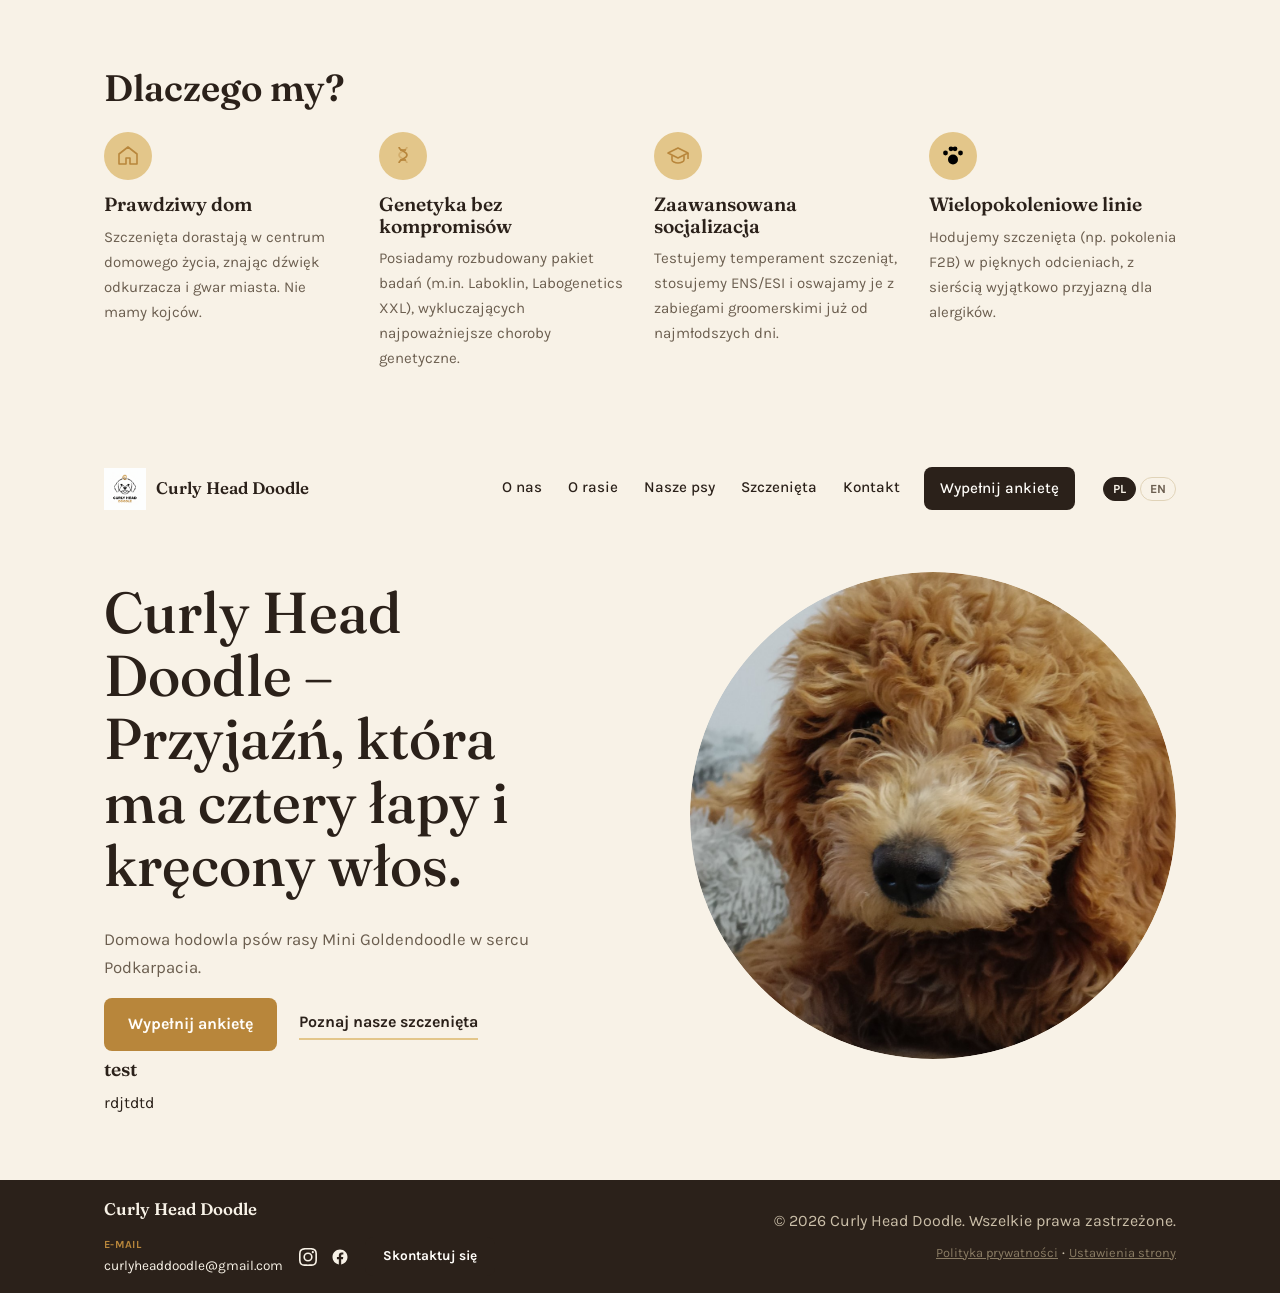
==== index.html @ 31832e43 "Move the "Dlaczego my?" section from O nas to the homepage Relocated above the header on index.html," ====
<!DOCTYPE html>
<!--
  CURLY HEAD DOODLE — WEBSITE SOURCE
  ==========================================
  This is now a multi-page site: index.html (home/hero), o-nas.html,
  o-rasie.html, nasze-psy.html, szczenieta.html, kontakt.html, plus
  privacy.html and admin.html. Each page repeats the same header/footer
  markup (no build step to share it) but pulls all its actual text,
  theme, and data from data/content.json — see below.

  index.html       -> structure only. The Polish text below is a fallback,
                       shown only if data/content.json fails to load.
  data/content.json -> the real source of all text (PL+EN), theme colors/
                       fonts, nav order, and the dogs/litters lists. Edit
                       everything here — by hand, or through admin.html
                       (Settings panel), which writes back to this file.
  style.css        -> base layout. Colors/fonts are overridden at runtime
                       from content.json's theme (see applyTheme in script.js).
  script.js        -> loaded on every page. Loads content.json, renders
                       dogs/litters (on the pages that have them), applies
                       the theme/logo/brand name, nav order, and the PL/EN
                       language switch.
-->
<html lang="pl">
<head>
<meta charset="UTF-8">
<meta name="viewport" content="width=device-width, initial-scale=1.0">
<title data-i18n="page_title">Curly Head Doodle — Hodowla Mini Goldendoodle, Mielec</title>
<meta name="description" data-i18n-content="page_description" content="Ekskluzywna, domowa hodowla psów rasy Mini Goldendoodle w Mielcu. Poznaj Karolinę i Pawła oraz nasze szczenięta.">
<link rel="preconnect" href="https://fonts.googleapis.com">
<link rel="preconnect" href="https://fonts.gstatic.com" crossorigin>
<link href="https://fonts.googleapis.com/css2?family=Fraunces:opsz,wght@9..144,400;9..144,500;9..144,600;9..144,700&family=Karla:wght@400;500;600;700&family=Playfair+Display:wght@400;500;600;700&family=Inter:wght@400;500;600;700&family=Cormorant+Garamond:wght@400;500;600;700&family=Nunito+Sans:wght@400;500;600;700&display=swap" rel="stylesheet">
<link rel="stylesheet" href="style.css">
</head>
<body>

<a class="skip-link" href="#main">Przejdź do treści</a>

<!-- ============ WHY US (moved here from O nas) ============ -->
<section class="section">
  <div class="wrap">
    <h2 class="why-heading" data-i18n="why_heading">Dlaczego my?</h2>
    <ul class="why-grid">
      <li class="why-item">
        <span class="icon-badge"><svg viewBox="0 0 24 24" fill="none" stroke="currentColor" stroke-width="1.6" stroke-linejoin="round"><path d="M12 3 L21 10 V20 H14 V14 H10 V20 H3 V10 Z"/></svg></span>
        <h3 data-i18n="why1_title">Prawdziwy dom</h3>
        <p data-i18n="why1_body">Szczenięta dorastają w centrum domowego życia, znając dźwięk odkurzacza i gwar miasta. Nie mamy kojców.</p>
      </li>
      <li class="why-item">
        <span class="icon-badge"><svg viewBox="0 0 24 24" fill="none" stroke="currentColor" stroke-width="1.6"><path d="M8 3 C8 7 16 7 16 11 C16 15 8 15 8 19"/><path d="M16 3 C16 7 8 7 8 11 C8 15 16 15 16 19" opacity="0.4"/><line x1="9" y1="6" x2="15" y2="6"/><line x1="9" y1="16" x2="15" y2="16"/></svg></span>
        <h3 data-i18n="why2_title">Genetyka bez kompromisów</h3>
        <p data-i18n="why2_body">Posiadamy rozbudowany pakiet badań (m.in. Laboklin, Labogenetics XXL), wykluczających najpoważniejsze choroby genetyczne.</p>
      </li>
      <li class="why-item">
        <span class="icon-badge"><svg viewBox="0 0 24 24" fill="none" stroke="currentColor" stroke-width="1.6" stroke-linejoin="round"><path d="M12 4 L22 9 L12 14 L2 9 Z"/><path d="M6 11.5 V16 C6 17.5 9 19 12 19 C15 19 18 17.5 18 16 V11.5"/><line x1="22" y1="9" x2="22" y2="15"/></svg></span>
        <h3 data-i18n="why3_title">Zaawansowana socjalizacja</h3>
        <p data-i18n="why3_body">Testujemy temperament szczeniąt, stosujemy ENS/ESI i oswajamy je z zabiegami groomerskimi już od najmłodszych dni.</p>
      </li>
      <li class="why-item">
        <span class="icon-badge"><svg viewBox="0 0 24 24"><use href="#icon-paw"/></svg></span>
        <h3 data-i18n="why4_title">Wielopokoleniowe linie</h3>
        <p data-i18n="why4_body">Hodujemy szczenięta (np. pokolenia F2B) w pięknych odcieniach, z sierścią wyjątkowo przyjazną dla alergików.</p>
      </li>
    </ul>
  </div>
</section>

<!-- ============ HEADER / NAV ============ -->
<header class="site-header" id="siteHeader">
  <div class="wrap header-row">
    <a class="wordmark" href="index.html">
      <span class="brand-mark-slot" data-logo-slot="logo" aria-hidden="true">
        <svg class="brand-mark" viewBox="0 0 64 64">
          <circle cx="32" cy="32" r="30" fill="none" stroke="var(--color-gold)" stroke-width="1.4" stroke-dasharray="2 3"/>
          <path d="M32 14 C34 10 40 10 40 15 C40 18 36 19 35 22" fill="none" stroke="var(--color-gold)" stroke-width="1.8" stroke-linecap="round"/>
          <path d="M20 30 C18 24 22 19 27 20 C24 23 25 27 28 28" fill="none" stroke="var(--color-ink)" stroke-width="1.6" stroke-linecap="round"/>
          <path d="M44 30 C46 24 42 19 37 20 C40 23 39 27 36 28" fill="none" stroke="var(--color-ink)" stroke-width="1.6" stroke-linecap="round"/>
          <circle cx="32" cy="35" r="12" fill="none" stroke="var(--color-ink)" stroke-width="1.8"/>
          <path d="M25 32 C26 30 28 30 28 32 C28 34 26 34 25 32Z" fill="var(--color-ink)"/>
          <path d="M39 32 C38 30 36 30 36 32 C36 34 38 34 39 32Z" fill="var(--color-ink)"/>
          <ellipse cx="32" cy="39" rx="2.4" ry="1.8" fill="var(--color-ink)"/>
        </svg>
      </span>
      <span class="wordmark-text" id="brandName">Curly Head Doodle</span>
    </a>

    <button class="nav-toggle" id="navToggle" aria-expanded="false" aria-controls="primaryNav">
      <span></span><span></span><span></span>
      <span class="sr-only">Menu</span>
    </button>

    <!-- Link order follows content.json's navOrder (editable in admin.html); data-section keys the reordering. -->
    <nav class="primary-nav" id="primaryNav">
      <a href="o-nas.html" data-i18n="nav_about" data-section="about">O nas</a>
      <a href="o-rasie.html" data-i18n="nav_breed" data-section="breed">O rasie</a>
      <a href="nasze-psy.html" data-i18n="nav_dogs" data-section="dogs">Nasze psy</a>
      <a href="szczenieta.html" data-i18n="nav_puppies" data-section="litters">Szczenięta</a>
      <a href="kontakt.html" class="nav-cta" data-i18n="nav_cta">Wypełnij ankietę</a>
      <div class="lang-switch" role="group" aria-label="Language / Język">
        <button type="button" class="lang-btn" data-lang="pl">PL</button>
        <button type="button" class="lang-btn" data-lang="en">EN</button>
      </div>
    </nav>
  </div>
</header>

<main id="main">

  <!-- ============ HERO ============ -->
  <section class="hero">
    <div class="wrap hero-row">
      <div class="hero-copy">
        <h1 data-i18n="hero_headline">Miłość, która ma cztery łapy i kręcony włos.</h1>
        <p class="hero-lede" data-i18n="hero_subhead">Ekskluzywna, domowa hodowla psów rasy Mini Goldendoodle w Mielcu.</p>
        <div class="hero-actions">
          <a class="btn btn-primary" href="kontakt.html" data-i18n="hero_cta_primary">Wypełnij ankietę</a>
          <a class="btn-link" href="szczenieta.html" data-i18n="hero_cta_secondary">Poznaj nasze szczenięta</a>
        </div>
      </div>

      <!--
        Medallion illustration shown until a real photo is uploaded via
        admin.html (Settings panel). Once images/hero.jpg exists, script.js
        swaps it in automatically — no manual edit needed here.
      -->
      <div class="hero-art" data-photo-slot="hero" aria-hidden="true">
        <svg viewBox="0 0 460 460" class="hero-svg">
          <circle cx="230" cy="230" r="210" fill="var(--color-bg-alt)"/>
          <circle cx="230" cy="230" r="180" fill="none" stroke="var(--color-gold-soft)" stroke-width="2" stroke-dasharray="1 9"/>
          <g stroke="var(--color-gold)" stroke-width="2.4" fill="none" stroke-linecap="round">
            <path d="M140 150 C120 130 130 100 160 105 C145 118 150 138 168 142"/>
            <path d="M320 150 C340 130 330 100 300 105 C315 118 310 138 292 142"/>
            <path d="M120 230 C95 220 90 190 115 180 C108 200 120 215 140 218"/>
            <path d="M340 230 C365 220 370 190 345 180 C352 200 340 215 320 218"/>
            <path d="M155 320 C135 335 105 328 105 300 C122 312 142 308 150 292"/>
            <path d="M305 320 C325 335 355 328 355 300 C338 312 318 308 310 292"/>
          </g>
          <circle cx="230" cy="235" r="95" fill="var(--color-paper)" stroke="var(--color-ink)" stroke-width="2.2"/>
          <path d="M160 200 C165 175 190 165 200 185 C185 190 182 202 192 210" fill="none" stroke="var(--color-ink)" stroke-width="2" stroke-linecap="round"/>
          <path d="M300 200 C295 175 270 165 260 185 C275 190 278 202 268 210" fill="none" stroke="var(--color-ink)" stroke-width="2" stroke-linecap="round"/>
          <circle cx="200" cy="228" r="6" fill="var(--color-ink)"/>
          <circle cx="260" cy="228" r="6" fill="var(--color-ink)"/>
          <path d="M222 252 C226 258 234 258 238 252 C234 262 226 262 222 252Z" fill="var(--color-ink)"/>
          <path d="M230 258 C228 268 218 274 210 272" fill="none" stroke="var(--color-ink)" stroke-width="1.8" stroke-linecap="round"/>
        </svg>
      </div>
    </div>
    <!-- Optional extra paragraphs below the hero — add/remove in admin.html
         (Sekcja główna (Hero)) the same way as O nas/O rasie body text. -->
    <div class="wrap" id="heroBody"></div>
  </section>

</main>

<!-- ============ FOOTER ============ -->
<footer class="site-footer">
  <div class="wrap footer-row">
    <div class="footer-contact">
      <p class="wordmark small" id="brandNameFooter">Curly Head Doodle</p>
      <div class="footer-contact-row">
        <dl class="contact-info">
          <div><dt data-i18n="contact_email_label">E-mail</dt><dd class="js-contact-email">kontakt@curlyheaddoodle.pl</dd></div>
        </dl>
        <div class="social-icons footer-social">
          <a class="js-contact-social" href="https://www.instagram.com/" target="_blank" rel="noopener noreferrer" aria-label="Instagram">
            <svg viewBox="0 0 24 24" aria-hidden="true"><use href="#icon-instagram"/></svg>
          </a>
          <a class="js-contact-facebook" href="https://www.facebook.com/" target="_blank" rel="noopener noreferrer" aria-label="Facebook">
            <svg viewBox="0 0 24 24" aria-hidden="true"><use href="#icon-facebook"/></svg>
          </a>
        </div>
        <a class="btn contact-form-btn js-contact-form-btn" href="https://docs.google.com/forms/d/e/1FAIpQLSdA5B4u62-V5OMnPk-UbO-xaf03BnpaTi4w9R4OcOFtaiMx8g/viewform" target="_blank" rel="noopener noreferrer">Skontaktuj się</a>
      </div>
    </div>
    <div class="footer-photos" id="footerPhotos"></div>
    <div class="footer-right">
      <p class="muted" data-i18n="footer_disclaimer">Nie prowadzimy sprzedaży za pośrednictwem portali ogłoszeniowych typu OLX.</p>
      <p class="muted" data-i18n="footer_copyright">&copy; 2026 Curly Head Doodle. Wszelkie prawa zastrzeżone.</p>
      <p class="muted footer-links"><a class="admin-link" href="privacy.html">Polityka prywatności</a> · <a class="admin-link" href="admin.html">Ustawienia strony</a></p>
    </div>
  </div>
</footer>

<!-- Instagram/Facebook logo marks used by the footer's social links. -->
<svg width="0" height="0" style="position:absolute">
  <defs>
    <symbol id="icon-instagram" viewBox="0 0 24 24">
      <path d="M12 2.163c3.204 0 3.584.012 4.85.07 3.252.148 4.771 1.691 4.919 4.919.058 1.265.069 1.645.069 4.849 0 3.205-.012 3.584-.069 4.849-.149 3.225-1.664 4.771-4.919 4.919-1.266.058-1.644.07-4.85.07-3.204 0-3.584-.012-4.849-.07-3.26-.149-4.771-1.699-4.919-4.92-.058-1.265-.07-1.644-.07-4.849 0-3.204.013-3.583.07-4.849.149-3.227 1.664-4.771 4.919-4.919 1.266-.057 1.645-.069 4.849-.069zM12 0C8.741 0 8.333.014 7.053.072 2.695.272.273 2.69.073 7.052.014 8.333 0 8.741 0 12c0 3.259.014 3.668.072 4.948.2 4.358 2.618 6.78 6.98 6.98C8.333 23.986 8.741 24 12 24c3.259 0 3.668-.014 4.948-.072 4.354-.2 6.782-2.618 6.979-6.98.059-1.28.073-1.689.073-4.948 0-3.259-.014-3.667-.072-4.947-.196-4.354-2.617-6.78-6.979-6.98C15.668.014 15.259 0 12 0zm0 5.838a6.162 6.162 0 100 12.324 6.162 6.162 0 000-12.324zM12 16a4 4 0 110-8 4 4 0 010 8zm6.406-11.845a1.44 1.44 0 100 2.881 1.44 1.44 0 000-2.881z"/>
    </symbol>
    <symbol id="icon-facebook" viewBox="0 0 24 24">
      <path d="M22 12c0-5.523-4.477-10-10-10S2 6.477 2 12c0 4.991 3.657 9.128 8.438 9.878v-6.987h-2.54V12h2.54V9.797c0-2.506 1.492-3.89 3.777-3.89 1.094 0 2.238.195 2.238.195v2.46h-1.26c-1.243 0-1.63.771-1.63 1.562V12h2.773l-.443 2.89h-2.33v6.988C18.343 21.128 22 16.991 22 12z"/>
    </symbol>
    <symbol id="icon-paw" viewBox="0 0 24 24">
      <circle cx="12" cy="15.5" r="5"/>
      <circle cx="4.5" cy="9" r="2.4"/>
      <circle cx="10" cy="4.8" r="2.4"/>
      <circle cx="14" cy="4.8" r="2.4"/>
      <circle cx="19.5" cy="9" r="2.4"/>
    </symbol>
  </defs>
</svg>

<script src="script.js"></script>
</body>
</html>
---- style.css ----
/* =============================================================
   CURLY HEAD DOODLE — STYLESHEET
   =============================================================
   1. TOKENS   - palette, fonts. Change these first to restyle everything.
   2. RESET
   3. TYPE
   4. HEADER / NAV + language switch
   5. HERO
   6. SECTIONS - o nas, o rasie, nasze psy, szczenięta, kontakt
   7. FOOTER
   8. RESPONSIVE
   ============================================================= */

/* ---------- 1. TOKENS ---------- */
:root {
  --color-bg: #F8F2E7;          /* warm ivory page background */
  --color-bg-alt: #F0E6D2;      /* alternate section background */
  --color-paper: #FFFDF9;       /* cards, form, photo frames */
  --color-ink: #2B211A;         /* espresso brown — main text + dark anchor (header CTA, footer) */
  --color-ink-soft: #6B5E4F;    /* muted brown-grey — secondary text */
  --color-gold: #B8863B;        /* antique gold — accent, icons, links */
  --color-gold-soft: #E3C68A;   /* light gold — badges, dashed rings */
  --color-line: #E0D3B8;        /* hairline dividers */

  --font-display: "Fraunces", serif;
  --font-body: "Karla", sans-serif;

  --max: 1120px;
  --radius: 8px;
}

/* ---------- 2. RESET ---------- */
* { box-sizing: border-box; }
html { scroll-behavior: smooth; }
@media (prefers-reduced-motion: reduce) {
  html { scroll-behavior: auto; }
  * { animation-duration: 0.001ms !important; transition-duration: 0.001ms !important; }
}
body {
  margin: 0;
  background: var(--color-bg);
  color: var(--color-ink);
  font-family: var(--font-body);
  font-size: 1rem;
  line-height: 1.65;
  -webkit-font-smoothing: antialiased;
}
img, svg { max-width: 100%; display: block; }
a { color: inherit; }
.wrap { max-width: var(--max); margin: 0 auto; padding: 0 24px; }

.skip-link {
  position: absolute; left: -9999px;
  background: var(--color-ink); color: var(--color-paper);
  padding: 10px 16px; z-index: 100;
}
.skip-link:focus { left: 24px; top: 12px; }
.sr-only {
  position: absolute; width: 1px; height: 1px; overflow: hidden;
  clip: rect(0 0 0 0); white-space: nowrap;
}
:focus-visible { outline: 3px solid var(--color-gold); outline-offset: 2px; }

/* ---------- 3. TYPE ---------- */
h1, h2, h3, h4 {
  font-family: var(--font-display);
  color: var(--color-ink);
  line-height: 1.1;
  margin: 0 0 0.5em;
  font-weight: 600;
}
h1 { font-size: clamp(2.3rem, 5vw, 3.6rem); font-weight: 500; }
h2 { font-size: clamp(1.7rem, 3vw, 2.3rem); }
h3 { font-size: 1.2rem; }
h4 { font-size: 1.1rem; font-weight: 600; }
p { margin: 0 0 1em; max-width: 62ch; }
.section-lede { color: var(--color-ink-soft); max-width: 56ch; }
.rendered-list { margin: 0 0 1em; padding-left: 1.3em; max-width: 62ch; }
.rendered-list li { margin-bottom: 0.4em; }

/* -- Content blocks (O nas / O rasie paragraphs) -- */
.content-block { margin-bottom: 1.5em; }
.content-block.has-card {
  border: 1px solid var(--color-line);
  border-radius: var(--radius);
  padding: 28px;
  background: var(--color-paper);
}
.content-block.has-photo { display: flex; gap: 20px; align-items: flex-start; }
.content-block.has-photo.photo-right { flex-direction: row-reverse; }
.content-block.has-photo.photo-top { flex-direction: column; }
.content-block.has-photo.photo-bottom { flex-direction: column-reverse; }
.content-block-photo {
  flex: 0 0 120px; width: 120px; aspect-ratio: 4/3; border-radius: var(--radius); overflow: hidden;
  background: var(--color-bg-alt); border: 2px dashed var(--color-gold-soft);
  display: flex; align-items: center; justify-content: center;
}
.content-block-photo.has-photo { border-style: solid; }
.content-block-photo img { width: 100%; height: 100%; object-fit: cover; display: block; }
.content-block-photo svg { width: 26px; height: 26px; fill: var(--color-gold-soft); }
.content-block.has-photo.photo-top .content-block-photo,
.content-block.has-photo.photo-bottom .content-block-photo { flex: none; width: 100%; max-width: 100%; aspect-ratio: 16/7; }
.content-block-text { flex: 1 1 auto; min-width: 0; }

.content-block-collage {
  flex: 0 0 200px; width: 200px;
  display: grid; grid-template-columns: repeat(2, 1fr); grid-auto-rows: 70px; gap: 6px;
}
.content-block.has-photo.photo-top .content-block-collage,
.content-block.has-photo.photo-bottom .content-block-collage {
  flex: none; width: 100%; grid-template-columns: repeat(3, 1fr); grid-auto-rows: 90px;
}
.collage-photo:first-child { grid-row: span 2; }
.collage-photo {
  border-radius: 6px; overflow: hidden;
  background: var(--color-bg-alt); border: 2px dashed var(--color-gold-soft);
  display: flex; align-items: center; justify-content: center;
}
.collage-photo.has-photo { border: none; }
.collage-photo img { width: 100%; height: 100%; object-fit: cover; display: block; }
.collage-photo svg { width: 18px; height: 18px; fill: var(--color-gold-soft); }
.content-block-text p, .content-block-text .rendered-list { max-width: none; }
.kicker {
  font-family: var(--font-body);
  font-size: 0.95rem;
  color: var(--color-gold);
  font-weight: 700;
  letter-spacing: 0.01em;
  margin-bottom: 0.75em;
}
.muted { color: var(--color-ink-soft); }

/* ---------- 4. HEADER / NAV ---------- */
.site-header {
  position: sticky; top: 0; z-index: 50;
  background: transparent;
  transition: background-color 0.25s ease, box-shadow 0.25s ease;
}
.site-header.scrolled { background: var(--color-paper); box-shadow: 0 1px 0 var(--color-line); }
.header-row {
  display: flex; align-items: center; justify-content: space-between;
  padding-top: 14px; padding-bottom: 14px;
}

.wordmark {
  display: inline-flex; align-items: center; gap: 10px;
  text-decoration: none; color: var(--color-ink);
}
.brand-mark { width: 42px; height: 42px; flex-shrink: 0; }
.brand-mark-slot { display: inline-flex; width: 42px; height: 42px; flex-shrink: 0; }
.brand-mark-slot.has-logo img { width: 42px; height: 42px; object-fit: contain; display: block; }
.wordmark-text {
  font-family: var(--font-display);
  font-size: 1.05rem; font-weight: 600; line-height: 1.15;
}
.wordmark.small { font-size: 1.05rem; margin-bottom: 0.25em; font-family: var(--font-display); font-weight: 600; }

.primary-nav { display: flex; align-items: center; gap: 22px; }
.primary-nav a {
  text-decoration: none; font-weight: 500; color: var(--color-ink);
  font-size: 0.95rem; padding: 6px 2px; border-bottom: 2px solid transparent;
}
.primary-nav a:hover, .primary-nav a[aria-current="page"] { border-bottom-color: var(--color-gold); }
.nav-cta {
  background: var(--color-ink); color: var(--color-paper) !important;
  padding: 9px 16px !important; border-radius: var(--radius); border-bottom: none !important;
}
.nav-cta:hover { background: #3C2E22; }

.lang-switch { display: flex; gap: 4px; margin-left: 6px; }
.lang-btn {
  font-family: var(--font-body); font-size: 0.78rem; font-weight: 700;
  padding: 4px 9px; border-radius: 999px; border: 1px solid var(--color-line);
  background: transparent; color: var(--color-ink-soft); cursor: pointer;
}
.lang-btn.active { background: var(--color-ink); color: var(--color-bg); border-color: var(--color-ink); }

.nav-toggle {
  display: none; flex-direction: column; gap: 5px;
  background: none; border: none; cursor: pointer; padding: 8px;
}
.nav-toggle span { width: 24px; height: 2px; background: var(--color-ink); }

/* ---------- 5. HERO ---------- */
.hero { padding: 48px 0 40px; }
.hero-row { display: grid; grid-template-columns: 1.05fr 0.95fr; gap: 48px; align-items: center; }
.hero-copy { max-width: 46ch; }
.hero-lede { color: var(--color-ink-soft); font-size: 1.05rem; }
.hero-actions { display: flex; align-items: center; gap: 22px; margin-top: 8px; flex-wrap: wrap; }

.btn {
  display: inline-block; text-decoration: none; font-weight: 700;
  padding: 13px 24px; border-radius: var(--radius); border: none;
  cursor: pointer; font-size: 1rem; font-family: var(--font-body);
}
.btn-primary { background: var(--color-gold); color: var(--color-paper); }
.btn-primary:hover { background: #A3752E; }
.btn-link {
  text-decoration: none; font-weight: 700; color: var(--color-ink);
  border-bottom: 2px solid var(--color-gold-soft); padding-bottom: 2px;
}
.btn-link:hover { border-bottom-color: var(--color-gold); }
.hero-svg { width: 100%; height: auto; }
.hero-art.has-photo { aspect-ratio: 1/1; border-radius: 50%; overflow: hidden; }
.hero-art.has-photo img { width: 100%; height: 100%; object-fit: cover; border-radius: 50%; }

/* ---------- 6. SECTIONS ---------- */
.section { padding: 68px 0; }
.section.alt { background: var(--color-bg-alt); }

/* -- O nas -- */
.about-grid { display: grid; grid-template-columns: 1.3fr 1fr; gap: 48px; align-items: center; margin-bottom: 56px; }
.about-actions { display: flex; align-items: center; gap: 22px; margin-top: 12px; flex-wrap: wrap; }
.photo-frame {
  aspect-ratio: 4/3; border-radius: var(--radius);
  border: 2px dashed var(--color-gold-soft);
  background: var(--color-paper);
  display: flex; align-items: center; justify-content: center;
}
.photo-frame-icon { width: 44px; height: 44px; fill: var(--color-gold-soft); }
.photo-frame.has-photo { border-style: solid; padding: 0; overflow: hidden; }
.photo-frame img { width: 100%; height: 100%; object-fit: cover; border-radius: inherit; }

.why-heading { text-align: left; margin-bottom: 24px; }
.why-grid {
  list-style: none; margin: 0; padding: 0;
  display: grid; grid-template-columns: repeat(4, 1fr); gap: 28px;
}
.why-item h4 { margin-bottom: 0.35em; }
.why-item p { color: var(--color-ink-soft); font-size: 0.94rem; max-width: none; }
.icon-badge {
  display: inline-flex; align-items: center; justify-content: center;
  width: 48px; height: 48px; border-radius: 50%;
  background: var(--color-gold-soft); color: var(--color-gold);
  margin-bottom: 14px;
}
.icon-badge svg { width: 24px; height: 24px; }

/* -- O rasie -- */
.breed-grid { display: grid; grid-template-columns: 1.2fr 1fr; gap: 48px; align-items: start; }
.fact-list { display: grid; grid-template-columns: 1fr 1fr; gap: 20px; margin: 0; }
.fact-list dt { font-size: 0.82rem; font-weight: 700; color: var(--color-gold); text-transform: uppercase; letter-spacing: 0.03em; }
.fact-list dd { margin: 4px 0 0; font-family: var(--font-display); font-size: 1.05rem; }
.extra-facts { display: flex; flex-direction: column; gap: 6px; margin-top: 10px; }
.extra-facts dt { font-size: 0.72rem; font-weight: 700; color: var(--color-gold); text-transform: uppercase; letter-spacing: 0.03em; }
.extra-facts dd { margin: 1px 0 0; }

/* -- Nasze psy -- */
.dogs-grid { display: grid; grid-template-columns: 1fr 1fr; gap: 32px; margin-top: 28px; }
.dog-card { }
.dog-photo {
  aspect-ratio: 1/1; max-width: 160px; border-radius: 50%;
  background: var(--color-paper); border: 2px dashed var(--color-gold-soft);
  display: flex; align-items: center; justify-content: center;
  margin-bottom: 16px;
}
.dog-photo svg { width: 34px; height: 34px; fill: var(--color-gold-soft); }
.dog-photo.has-photo { border-style: solid; overflow: hidden; }
.dog-photo img { width: 100%; height: 100%; object-fit: cover; border-radius: 50%; }
.dog-role { color: var(--color-gold); font-weight: 700; font-size: 0.9rem; margin: -0.6em 0 0.6em; }

/* -- Szczenięta -- */
.litter-list { list-style: none; margin: 28px 0 0; padding: 0; display: flex; flex-direction: column; }
.litter { display: flex; align-items: center; gap: 24px; padding: 22px 0; border-top: 1px solid var(--color-line); flex-wrap: wrap; }
.litter:last-child { border-bottom: 1px solid var(--color-line); }
.litter-body { flex: 1; min-width: 240px; }
.litter-body h3 { margin-bottom: 0.2em; }
.litter-body p { margin: 0; color: var(--color-ink-soft); font-size: 0.95rem; }
.status { font-size: 0.8rem; font-weight: 700; padding: 6px 12px; border-radius: 999px; white-space: nowrap; }
.status-available { background: var(--color-ink); color: var(--color-paper); }
.status-expecting { background: var(--color-gold-soft); color: var(--color-ink); }
.status-reserved { background: var(--color-line); color: var(--color-ink-soft); }

.replace-note { margin-top: 22px; font-size: 0.85rem; color: var(--color-ink-soft); font-style: italic; }

/* -- Kontakt -- */
.contact-grid { display: grid; grid-template-columns: 0.85fr 1.15fr; gap: 56px; align-items: start; }
.contact-info { margin: 0; display: grid; gap: 16px; }
.contact-info dt { font-size: 0.82rem; font-weight: 700; color: var(--color-gold); text-transform: uppercase; letter-spacing: 0.03em; }
.contact-info dd { margin: 2px 0 0; }
.contact-info dd a { text-decoration: none; border-bottom: 1px solid var(--color-gold-soft); }
.contact-info dd a:hover { border-bottom-color: var(--color-gold); }
.social-icons { display: flex; gap: 14px; }
.social-icons a { border-bottom: none; color: var(--color-ink); display: inline-flex; }
.social-icons a:hover { color: #3C2E22; }
.social-icons svg { width: 26px; height: 26px; fill: currentColor; }

.waitlist-form {
  display: grid; grid-template-columns: 1fr 1fr; gap: 18px;
  background: var(--color-paper); padding: 32px; border-radius: var(--radius);
  border: 1px solid var(--color-line); max-width: 720px;
}
.field { display: flex; flex-direction: column; gap: 6px; min-width: 0; }
.field-wide { grid-column: 1 / -1; }
.field label { font-size: 0.9rem; font-weight: 700; }
.field input, .field select, .field textarea {
  width: 100%; min-width: 0; box-sizing: border-box;
  font-family: var(--font-body); font-size: 1rem; padding: 10px 12px;
  border-radius: 6px; border: 1px solid var(--color-line);
  background: var(--color-bg); color: var(--color-ink);
}
.field input:focus, .field select:focus, .field textarea:focus { border-color: var(--color-gold); }
.waitlist-form .btn { grid-column: 1 / -1; justify-self: start; margin-top: 4px; }
.form-fineprint { grid-column: 1 / -1; font-size: 0.85rem; color: var(--color-ink-soft); margin: 4px 0 0; }

/* Formspree's AJAX library fills these with text on submit; empty (no
   message yet) collapses to nothing via :empty rather than an odd blank box. */
.form-message { grid-column: 1 / -1; padding: 12px 16px; border-radius: 6px; font-size: 0.9rem; }
.form-message:empty { display: none; padding: 0; }
.form-message-success { background: #E3F0E5; color: #2A5B34; }
.form-message-error { background: #FBE7E7; color: #8A2E2E; }

/* A <fieldset> famously won't shrink below its content's width in a grid
   or flex layout (the same "auto min-size" issue min-width:0 already
   fixes on .field/inputs) — without min-width:0 here this form section
   would blow out the page exactly like the litter <select> once did. */
.form-section {
  grid-column: 1 / -1; min-width: 0;
  display: grid; grid-template-columns: 1fr 1fr; gap: 18px;
  border: none; margin: 0; padding: 0;
}
.form-section legend {
  display: block; grid-column: 1 / -1; width: 100%; box-sizing: border-box;
  font-family: var(--font-display); font-size: 1.15rem; font-weight: 600; color: var(--color-ink);
  padding: 0 0 8px; margin: 12px 0 4px; border-bottom: 1px solid var(--color-line);
}
.form-section:first-of-type legend { margin-top: 0; }

/* ---------- 7. FOOTER ---------- */
.site-footer { background: var(--color-ink); color: var(--color-bg); padding: 16px 0; }
.site-footer .wordmark.small { color: var(--color-bg); }
.footer-row { display: flex; justify-content: space-between; align-items: center; flex-wrap: wrap; gap: 24px; }
.footer-photos { display: flex; gap: 8px; }
.footer-photos img { object-fit: cover; border-radius: 6px; display: block; }
.footer-right { text-align: right; }
.site-footer .muted { color: #CBBFA9; margin: 0 0 4px; }
/* Footer contact block is a compact summary, not a full section — shrink
   text, icons and the button well below their normal page-content size. */
.footer-contact { font-size: 0.85rem; }
.footer-contact-row { display: flex; align-items: center; flex-wrap: wrap; gap: 16px; margin: 8px 0 0; }
.footer-contact .contact-info { display: flex; gap: 16px; margin: 0; }
.footer-contact .contact-info dt { margin: 0; font-size: 0.68rem; }
.footer-contact .contact-info dd { margin: 1px 0 0; font-size: 0.85rem; }
.footer-contact .social-icons { margin: 0; }
.footer-contact .social-icons svg { width: 18px; height: 18px; }
.site-footer .social-icons a { color: var(--color-bg); }
.site-footer .social-icons a:hover { color: var(--color-gold); }
.footer-contact .contact-form-btn { padding: 8px 18px; font-size: 0.85rem; }
.footer-contact .contact-form-btn.size-small { padding: 6px 14px; font-size: 0.78rem; }
.footer-contact .contact-form-btn.size-large { padding: 12px 26px; font-size: 0.95rem; }
.contact-form-btn { color: var(--color-paper); }
.contact-form-btn.size-small { padding: 8px 18px; font-size: 0.85rem; }
.contact-form-btn.size-large { padding: 16px 34px; font-size: 1.1rem; }
.contact-info-block { margin-top: 32px; display: flex; gap: 56px; align-items: flex-start; }
.contact-social-col { display: flex; flex-direction: column; gap: 14px; }
.contact-info-label { font-size: 0.82rem; font-weight: 700; color: var(--color-gold); text-transform: uppercase; letter-spacing: 0.03em; margin: 0; }
.admin-link { color: #8A7C64; font-size: 0.8rem; text-decoration: underline; }
.admin-link:hover { color: var(--color-bg); }

/* One-time hero entrance */
.hero-copy, .hero-art { animation: rise 0.7s ease both; }
.hero-art { animation-delay: 0.12s; }
@keyframes rise { from { opacity: 0; transform: translateY(14px); } to { opacity: 1; transform: translateY(0); } }

/* ---------- 8. RESPONSIVE ---------- */
@media (max-width: 860px) {
  .primary-nav {
    display: none; position: absolute; top: 100%; left: 0; right: 0;
    background: var(--color-paper); flex-direction: column; align-items: flex-start;
    padding: 16px 24px 24px; border-bottom: 1px solid var(--color-line); gap: 16px;
  }
  .primary-nav.open { display: flex; }
  .nav-toggle { display: flex; }
  .nav-cta { align-self: flex-start; }
  .lang-switch { margin-left: 0; margin-top: 4px; }

  .hero-row { grid-template-columns: 1fr; }
  .hero-art { order: -1; max-width: 300px; margin: 0 auto; }

  .about-grid, .breed-grid, .contact-grid { grid-template-columns: 1fr; }
  .why-grid { grid-template-columns: 1fr 1fr; }
  .dogs-grid { grid-template-columns: 1fr; }
  .fact-list { grid-template-columns: 1fr 1fr; }
  .waitlist-form, .form-section { grid-template-columns: 1fr; }
  .footer-row { flex-direction: column; align-items: flex-start; }
  .footer-right { text-align: left; }
}
@media (max-width: 520px) {
  .why-grid { grid-template-columns: 1fr; }

  /* A fixed-width photo/collage beside text never fits a phone-width
     column — stack instead, same as the top/bottom position already does. */
  .content-block.has-photo.photo-left,
  .content-block.has-photo.photo-right { flex-direction: column; }
  .content-block.has-photo .content-block-photo,
  .content-block.has-photo .content-block-collage { width: 100%; max-width: 100%; }
  .content-block.has-photo .content-block-collage { grid-template-columns: repeat(3, 1fr); grid-auto-rows: 80px; }
  .content-block.has-card { padding: 20px; }
}
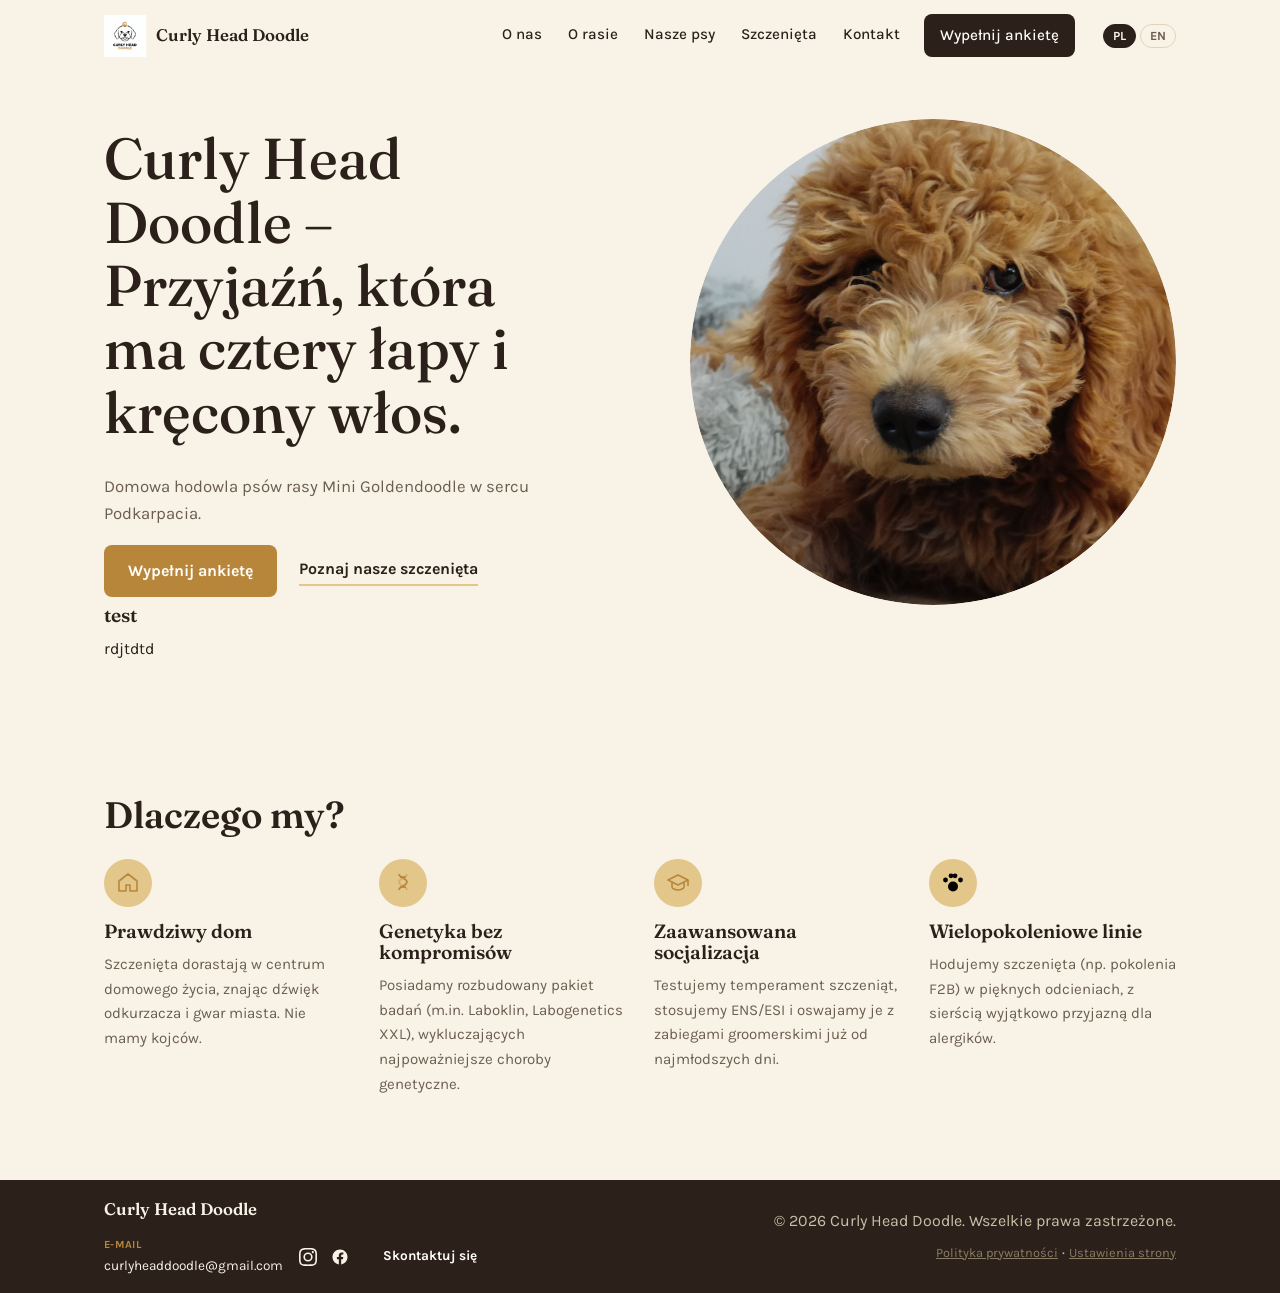
==== commit 499307c3: "Move "Dlaczego my?" from the top of the homepage to just above the footer Co-Authored-By: Claude Son" ====
--- a/index.html
+++ b/index.html
@@ -36,35 +36,6 @@
 
 <a class="skip-link" href="#main">Przejdź do treści</a>
 
-<!-- ============ WHY US (moved here from O nas) ============ -->
-<section class="section">
-  <div class="wrap">
-    <h2 class="why-heading" data-i18n="why_heading">Dlaczego my?</h2>
-    <ul class="why-grid">
-      <li class="why-item">
-        <span class="icon-badge"><svg viewBox="0 0 24 24" fill="none" stroke="currentColor" stroke-width="1.6" stroke-linejoin="round"><path d="M12 3 L21 10 V20 H14 V14 H10 V20 H3 V10 Z"/></svg></span>
-        <h3 data-i18n="why1_title">Prawdziwy dom</h3>
-        <p data-i18n="why1_body">Szczenięta dorastają w centrum domowego życia, znając dźwięk odkurzacza i gwar miasta. Nie mamy kojców.</p>
-      </li>
-      <li class="why-item">
-        <span class="icon-badge"><svg viewBox="0 0 24 24" fill="none" stroke="currentColor" stroke-width="1.6"><path d="M8 3 C8 7 16 7 16 11 C16 15 8 15 8 19"/><path d="M16 3 C16 7 8 7 8 11 C8 15 16 15 16 19" opacity="0.4"/><line x1="9" y1="6" x2="15" y2="6"/><line x1="9" y1="16" x2="15" y2="16"/></svg></span>
-        <h3 data-i18n="why2_title">Genetyka bez kompromisów</h3>
-        <p data-i18n="why2_body">Posiadamy rozbudowany pakiet badań (m.in. Laboklin, Labogenetics XXL), wykluczających najpoważniejsze choroby genetyczne.</p>
-      </li>
-      <li class="why-item">
-        <span class="icon-badge"><svg viewBox="0 0 24 24" fill="none" stroke="currentColor" stroke-width="1.6" stroke-linejoin="round"><path d="M12 4 L22 9 L12 14 L2 9 Z"/><path d="M6 11.5 V16 C6 17.5 9 19 12 19 C15 19 18 17.5 18 16 V11.5"/><line x1="22" y1="9" x2="22" y2="15"/></svg></span>
-        <h3 data-i18n="why3_title">Zaawansowana socjalizacja</h3>
-        <p data-i18n="why3_body">Testujemy temperament szczeniąt, stosujemy ENS/ESI i oswajamy je z zabiegami groomerskimi już od najmłodszych dni.</p>
-      </li>
-      <li class="why-item">
-        <span class="icon-badge"><svg viewBox="0 0 24 24"><use href="#icon-paw"/></svg></span>
-        <h3 data-i18n="why4_title">Wielopokoleniowe linie</h3>
-        <p data-i18n="why4_body">Hodujemy szczenięta (np. pokolenia F2B) w pięknych odcieniach, z sierścią wyjątkowo przyjazną dla alergików.</p>
-      </li>
-    </ul>
-  </div>
-</section>
-
 <!-- ============ HEADER / NAV ============ -->
 <header class="site-header" id="siteHeader">
   <div class="wrap header-row">
@@ -152,6 +123,35 @@
 
 </main>
 
+<!-- ============ WHY US (moved here from O nas) ============ -->
+<section class="section">
+  <div class="wrap">
+    <h2 class="why-heading" data-i18n="why_heading">Dlaczego my?</h2>
+    <ul class="why-grid">
+      <li class="why-item">
+        <span class="icon-badge"><svg viewBox="0 0 24 24" fill="none" stroke="currentColor" stroke-width="1.6" stroke-linejoin="round"><path d="M12 3 L21 10 V20 H14 V14 H10 V20 H3 V10 Z"/></svg></span>
+        <h3 data-i18n="why1_title">Prawdziwy dom</h3>
+        <p data-i18n="why1_body">Szczenięta dorastają w centrum domowego życia, znając dźwięk odkurzacza i gwar miasta. Nie mamy kojców.</p>
+      </li>
+      <li class="why-item">
+        <span class="icon-badge"><svg viewBox="0 0 24 24" fill="none" stroke="currentColor" stroke-width="1.6"><path d="M8 3 C8 7 16 7 16 11 C16 15 8 15 8 19"/><path d="M16 3 C16 7 8 7 8 11 C8 15 16 15 16 19" opacity="0.4"/><line x1="9" y1="6" x2="15" y2="6"/><line x1="9" y1="16" x2="15" y2="16"/></svg></span>
+        <h3 data-i18n="why2_title">Genetyka bez kompromisów</h3>
+        <p data-i18n="why2_body">Posiadamy rozbudowany pakiet badań (m.in. Laboklin, Labogenetics XXL), wykluczających najpoważniejsze choroby genetyczne.</p>
+      </li>
+      <li class="why-item">
+        <span class="icon-badge"><svg viewBox="0 0 24 24" fill="none" stroke="currentColor" stroke-width="1.6" stroke-linejoin="round"><path d="M12 4 L22 9 L12 14 L2 9 Z"/><path d="M6 11.5 V16 C6 17.5 9 19 12 19 C15 19 18 17.5 18 16 V11.5"/><line x1="22" y1="9" x2="22" y2="15"/></svg></span>
+        <h3 data-i18n="why3_title">Zaawansowana socjalizacja</h3>
+        <p data-i18n="why3_body">Testujemy temperament szczeniąt, stosujemy ENS/ESI i oswajamy je z zabiegami groomerskimi już od najmłodszych dni.</p>
+      </li>
+      <li class="why-item">
+        <span class="icon-badge"><svg viewBox="0 0 24 24"><use href="#icon-paw"/></svg></span>
+        <h3 data-i18n="why4_title">Wielopokoleniowe linie</h3>
+        <p data-i18n="why4_body">Hodujemy szczenięta (np. pokolenia F2B) w pięknych odcieniach, z sierścią wyjątkowo przyjazną dla alergików.</p>
+      </li>
+    </ul>
+  </div>
+</section>
+
 <!-- ============ FOOTER ============ -->
 <footer class="site-footer">
   <div class="wrap footer-row">
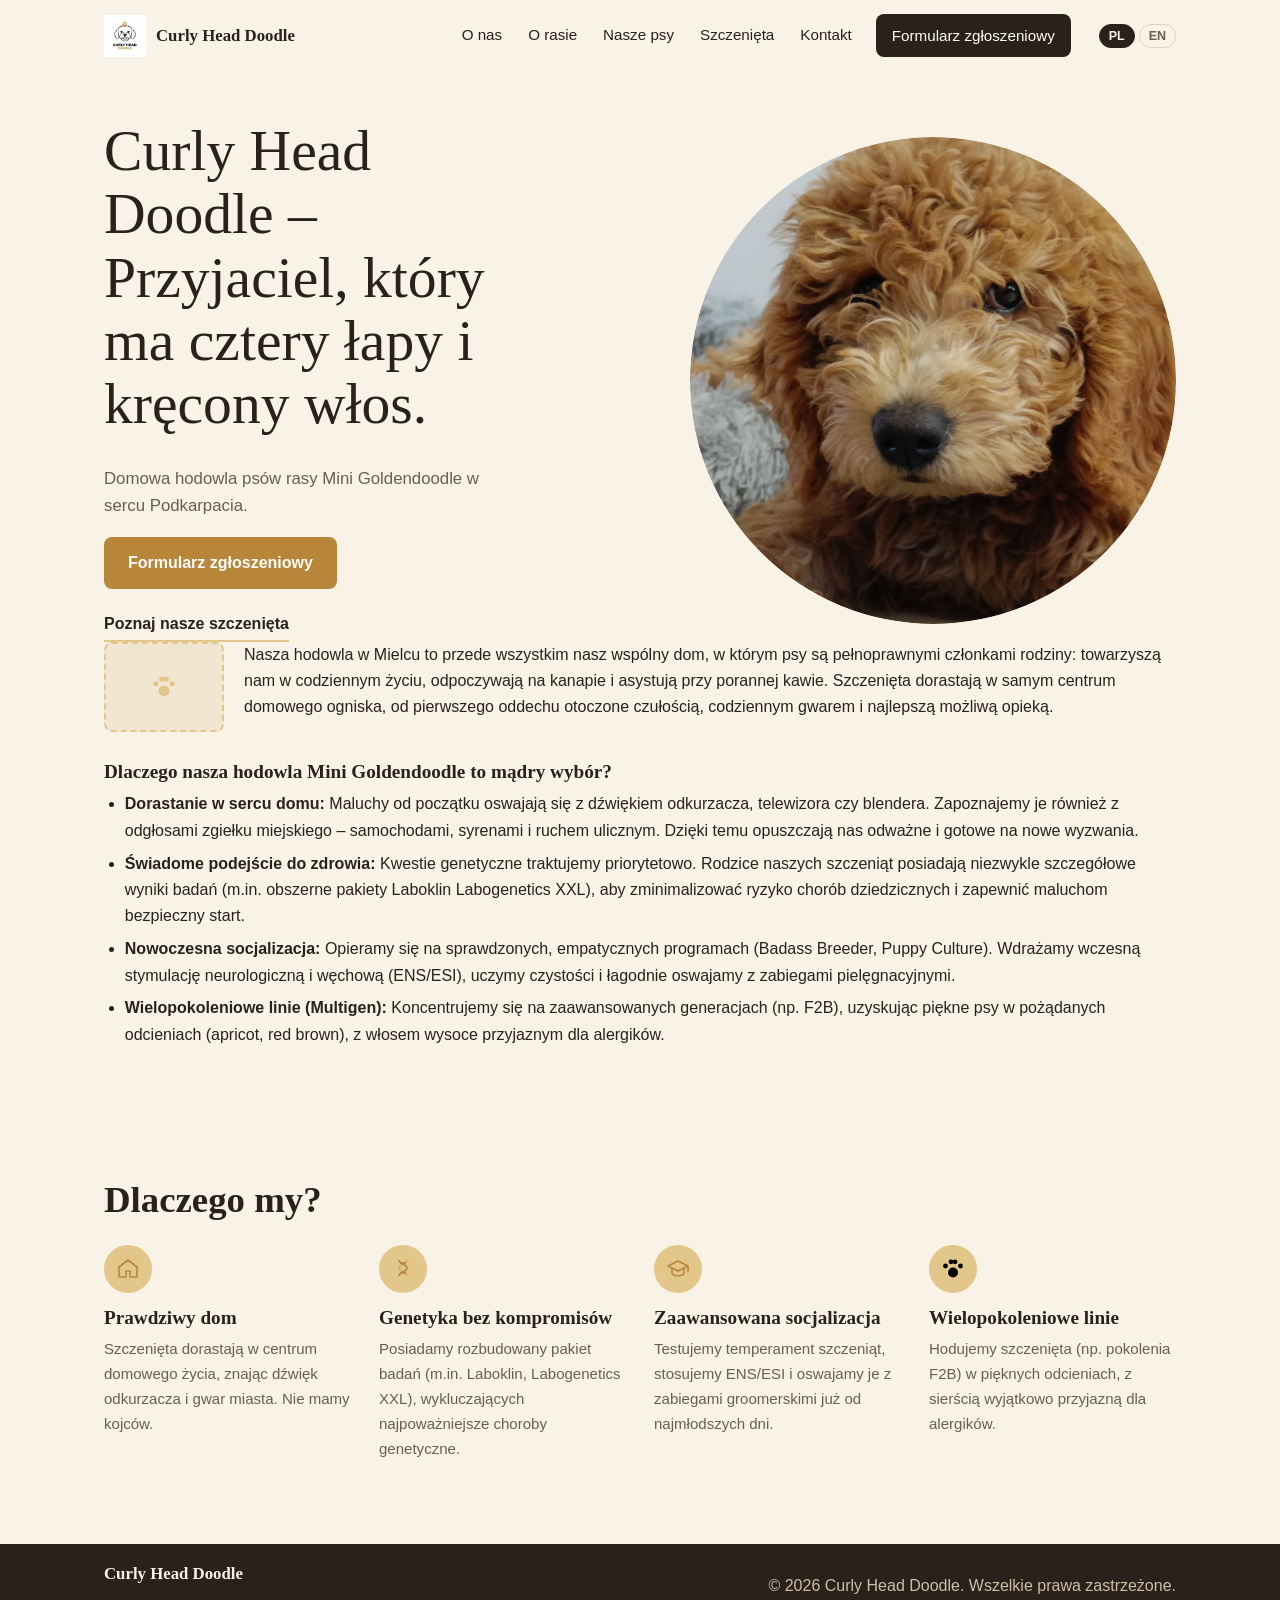
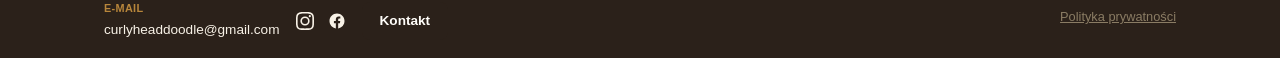
==== commit 12446267: "Remove the "Ustawienia strony" admin link from the public footer admin.html itself is unchanged and " ====
--- a/index.html
+++ b/index.html
@@ -176,7 +176,7 @@
     <div class="footer-right">
       <p class="muted" data-i18n="footer_disclaimer">Nie prowadzimy sprzedaży za pośrednictwem portali ogłoszeniowych typu OLX.</p>
       <p class="muted" data-i18n="footer_copyright">&copy; 2026 Curly Head Doodle. Wszelkie prawa zastrzeżone.</p>
-      <p class="muted footer-links"><a class="admin-link" href="privacy.html">Polityka prywatności</a> · <a class="admin-link" href="admin.html">Ustawienia strony</a></p>
+      <p class="muted footer-links"><a class="admin-link" href="privacy.html">Polityka prywatności</a></p>
     </div>
   </div>
 </footer>
--- a/style.css
+++ b/style.css
@@ -120,6 +120,7 @@
 .collage-photo img { width: 100%; height: 100%; object-fit: cover; display: block; }
 .collage-photo svg { width: 18px; height: 18px; fill: var(--color-gold-soft); }
 .content-block-text p, .content-block-text .rendered-list { max-width: none; }
+.content-block-text p, .litter-body p, .dog-bio { white-space: pre-line; }
 .kicker {
   font-family: var(--font-body);
   font-size: 0.95rem;
@@ -237,8 +238,8 @@
 .icon-badge svg { width: 24px; height: 24px; }
 
 /* -- O rasie -- */
-.breed-grid { display: grid; grid-template-columns: 1.2fr 1fr; gap: 48px; align-items: start; }
 .fact-list { display: grid; grid-template-columns: 1fr 1fr; gap: 20px; margin: 0; }
+.breed-facts-block { max-width: 520px; margin: 28px 0 40px; padding: 24px; background: var(--color-paper); border: 1px solid var(--color-line); border-radius: var(--radius); }
 .fact-list dt { font-size: 0.82rem; font-weight: 700; color: var(--color-gold); text-transform: uppercase; letter-spacing: 0.03em; }
 .fact-list dd { margin: 4px 0 0; font-family: var(--font-display); font-size: 1.05rem; }
 .extra-facts { display: flex; flex-direction: column; gap: 6px; margin-top: 10px; }
@@ -248,21 +249,38 @@
 /* -- Nasze psy -- */
 .dogs-grid { display: grid; grid-template-columns: 1fr 1fr; gap: 32px; margin-top: 28px; }
 .dog-card { }
-.dog-photo {
-  aspect-ratio: 1/1; max-width: 160px; border-radius: 50%;
-  background: var(--color-paper); border: 2px dashed var(--color-gold-soft);
-  display: flex; align-items: center; justify-content: center;
-  margin-bottom: 16px;
-}
-.dog-photo svg { width: 34px; height: 34px; fill: var(--color-gold-soft); }
-.dog-photo.has-photo { border-style: solid; overflow: hidden; }
-.dog-photo img { width: 100%; height: 100%; object-fit: cover; border-radius: 50%; }
 .dog-role { color: var(--color-gold); font-weight: 700; font-size: 0.9rem; margin: -0.6em 0 0.6em; }
+
+/* -- Photo carousel (dog cards, litter cards) — a linked, zoomable photo
+   that opens the full image in a new tab, with prev/next + dots when a
+   card has more than one photo (size/count set in admin.html). -- */
+.photo-carousel { position: relative; width: var(--photo-size, 200px); max-width: 100%; margin-bottom: 16px; }
+.photo-carousel-frame {
+  display: block; aspect-ratio: 1/1; border-radius: var(--radius); overflow: hidden;
+  background: var(--color-paper); border: 2px dashed var(--color-gold-soft); cursor: zoom-in;
+}
+.photo-carousel-frame img { width: 100%; height: 100%; object-fit: cover; display: block; }
+.photo-carousel.no-photo .photo-carousel-frame { cursor: default; }
+.photo-carousel.no-photo .photo-carousel-frame img { visibility: hidden; }
+.photo-carousel:not(.no-photo) .photo-carousel-frame { border-style: solid; }
+.carousel-btn {
+  position: absolute; top: 50%; transform: translateY(-50%); width: 30px; height: 30px;
+  border-radius: 50%; border: 1px solid var(--color-line); background: var(--color-paper);
+  color: var(--color-ink); font-size: 1.1rem; line-height: 1; cursor: pointer;
+}
+.carousel-btn.prev { left: 6px; }
+.carousel-btn.next { right: 6px; }
+.carousel-btn:hover { background: var(--color-gold); color: var(--color-paper); }
+.carousel-dots { display: flex; gap: 6px; justify-content: center; margin-top: 8px; }
+.carousel-dot { width: 7px; height: 7px; padding: 0; border-radius: 50%; border: none; background: var(--color-line); cursor: pointer; }
+.carousel-dot.active { background: var(--color-gold); }
 
 /* -- Szczenięta -- */
 .litter-list { list-style: none; margin: 28px 0 0; padding: 0; display: flex; flex-direction: column; }
 .litter { display: flex; align-items: center; gap: 24px; padding: 22px 0; border-top: 1px solid var(--color-line); flex-wrap: wrap; }
 .litter:last-child { border-bottom: 1px solid var(--color-line); }
+.litter .photo-carousel { margin-bottom: 0; flex-shrink: 0; }
+.litter-rest { display: flex; align-items: center; gap: 24px; flex: 1; min-width: 240px; flex-wrap: wrap; }
 .litter-body { flex: 1; min-width: 240px; }
 .litter-body h3 { margin-bottom: 0.2em; }
 .litter-body p { margin: 0; color: var(--color-ink-soft); font-size: 0.95rem; }
@@ -270,6 +288,7 @@
 .status-available { background: var(--color-ink); color: var(--color-paper); }
 .status-expecting { background: var(--color-gold-soft); color: var(--color-ink); }
 .status-reserved { background: var(--color-line); color: var(--color-ink-soft); }
+.status-previous { background: transparent; color: var(--color-ink-soft); border: 1px solid var(--color-line); }
 
 .replace-note { margin-top: 22px; font-size: 0.85rem; color: var(--color-ink-soft); font-style: italic; }
 
@@ -377,7 +396,7 @@
   .hero-row { grid-template-columns: 1fr; }
   .hero-art { order: -1; max-width: 300px; margin: 0 auto; }
 
-  .about-grid, .breed-grid, .contact-grid { grid-template-columns: 1fr; }
+  .about-grid, .contact-grid { grid-template-columns: 1fr; }
   .why-grid { grid-template-columns: 1fr 1fr; }
   .dogs-grid { grid-template-columns: 1fr; }
   .fact-list { grid-template-columns: 1fr 1fr; }
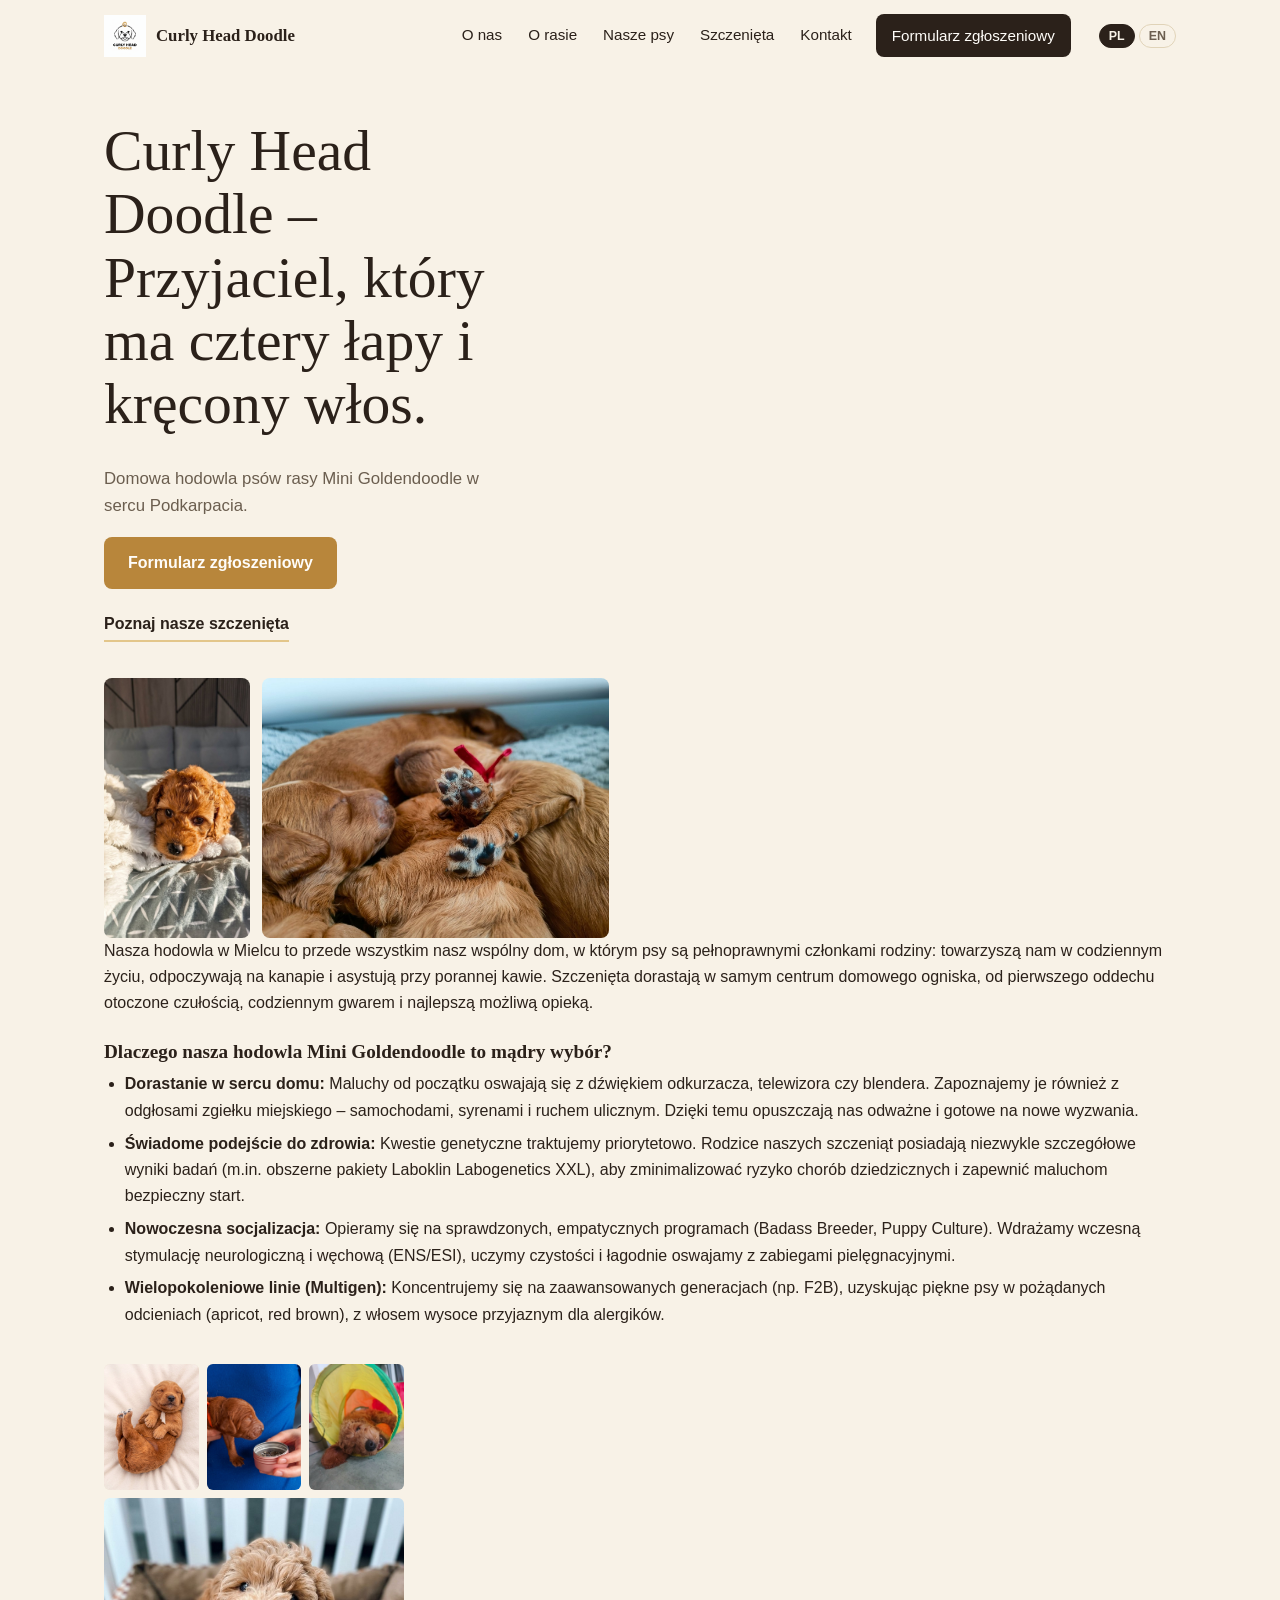
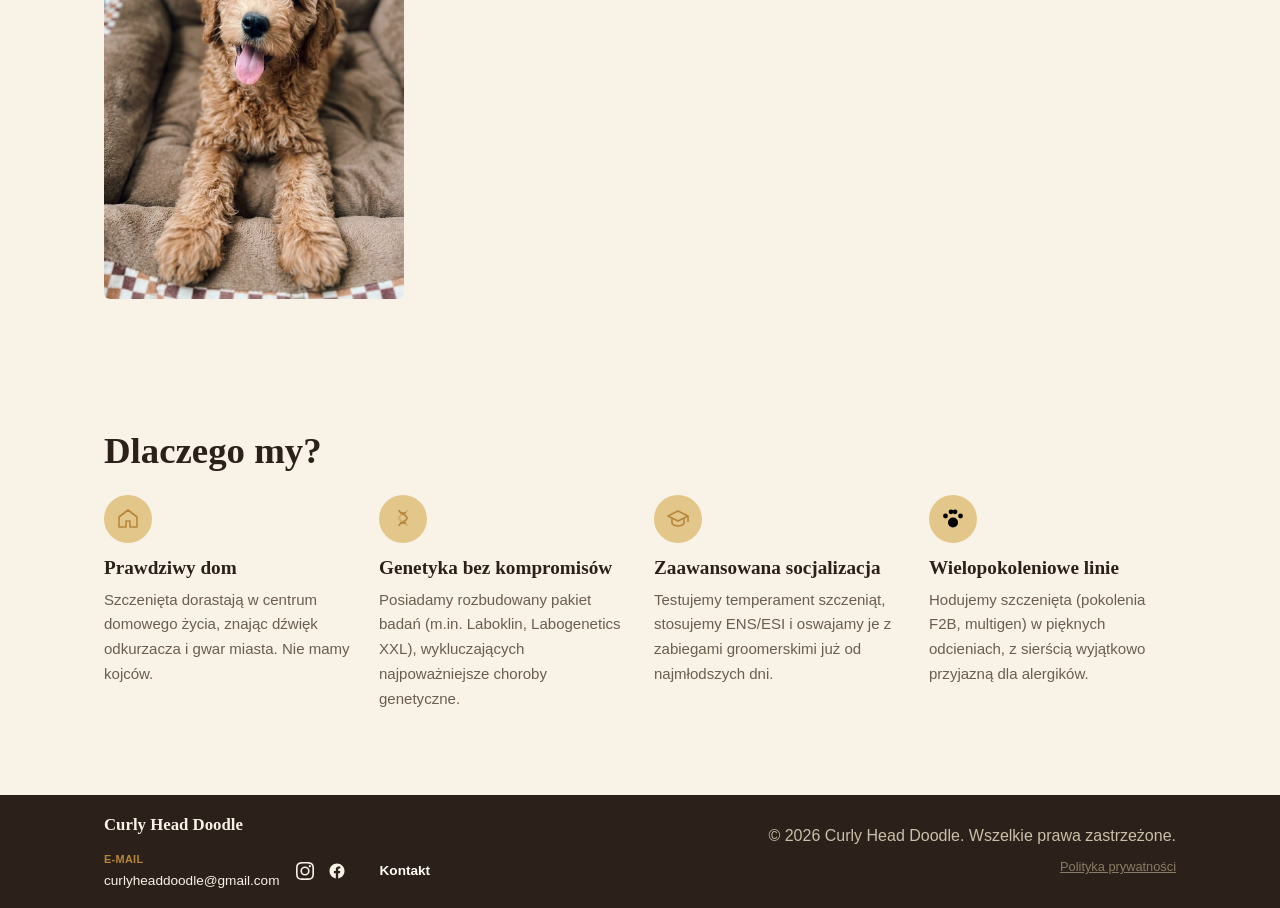
==== commit 4457f698: "Homepage: side-by-side photo gallery with click-to-zoom New gallery under the hero (up to 10 photos," ====
--- a/index.html
+++ b/index.html
@@ -118,6 +118,8 @@
     </div>
     <!-- Optional extra paragraphs below the hero — add/remove in admin.html
          (Sekcja główna (Hero)) the same way as O nas/O rasie body text. -->
+    <!-- Side-by-side photo gallery (click a photo to zoom) — edited in admin.html, Sekcja główna. -->
+    <div class="wrap hero-gallery" id="heroGallery"></div>
     <div class="wrap" id="heroBody"></div>
   </section>
 
--- a/style.css
+++ b/style.css
@@ -31,6 +31,11 @@
 
 /* ---------- 2. RESET ---------- */
 * { box-sizing: border-box; }
+/* Without !important, class rules like .btn { display: inline-block } beat
+   the browser's low-specificity default [hidden] rule, so el.hidden = true
+   silently does nothing for any element that also has a display-setting
+   class — bit us on the Contact page's inline CTA button. */
+[hidden] { display: none !important; }
 html { scroll-behavior: smooth; }
 @media (prefers-reduced-motion: reduce) {
   html { scroll-behavior: auto; }
@@ -91,33 +96,34 @@
 .content-block.has-photo.photo-top { flex-direction: column; }
 .content-block.has-photo.photo-bottom { flex-direction: column-reverse; }
 .content-block-photo {
-  flex: 0 0 120px; width: 120px; aspect-ratio: 4/3; border-radius: var(--radius); overflow: hidden;
+  flex: 0 0 120px; width: 120px; aspect-ratio: auto; border-radius: var(--radius); overflow: hidden;
   background: var(--color-bg-alt); border: 2px dashed var(--color-gold-soft);
   display: flex; align-items: center; justify-content: center;
 }
 .content-block-photo.has-photo { border-style: solid; }
-.content-block-photo img { width: 100%; height: 100%; object-fit: cover; display: block; }
+.content-block-photo img { width: 100%; height: auto; display: block; }
 .content-block-photo svg { width: 26px; height: 26px; fill: var(--color-gold-soft); }
 .content-block.has-photo.photo-top .content-block-photo,
-.content-block.has-photo.photo-bottom .content-block-photo { flex: none; width: 100%; max-width: 100%; aspect-ratio: 16/7; }
+.content-block.has-photo.photo-bottom .content-block-photo { flex: none; width: 100%; max-width: 100%; aspect-ratio: auto; }
 .content-block-text { flex: 1 1 auto; min-width: 0; }
 
 .content-block-collage {
-  flex: 0 0 200px; width: 200px;
-  display: grid; grid-template-columns: repeat(2, 1fr); grid-auto-rows: 70px; gap: 6px;
+  flex: 0 0 340px; width: 340px; max-width: 100%;
+  display: flex; flex-wrap: wrap; gap: 8px; align-items: stretch;
 }
 .content-block.has-photo.photo-top .content-block-collage,
-.content-block.has-photo.photo-bottom .content-block-collage {
-  flex: none; width: 100%; grid-template-columns: repeat(3, 1fr); grid-auto-rows: 90px;
-}
-.collage-photo:first-child { grid-row: span 2; }
+.content-block.has-photo.photo-bottom .content-block-collage { flex: none; width: 100%; }
 .collage-photo {
+  flex: 1 1 90px; min-width: 0; aspect-ratio: auto;
   border-radius: 6px; overflow: hidden;
   background: var(--color-bg-alt); border: 2px dashed var(--color-gold-soft);
   display: flex; align-items: center; justify-content: center;
 }
+.content-block.has-photo.photo-top .collage-photo,
+
+.collage-photo.has-photo img, .footer-photos img, .photo-carousel:not(.no-photo) .photo-carousel-frame { cursor: zoom-in; }
 .collage-photo.has-photo { border: none; }
-.collage-photo img { width: 100%; height: 100%; object-fit: cover; display: block; }
+.collage-photo img { width: 100%; height: auto; display: block; }
 .collage-photo svg { width: 18px; height: 18px; fill: var(--color-gold-soft); }
 .content-block-text p, .content-block-text .rendered-list { max-width: none; }
 .content-block-text p, .litter-body p, .dog-bio { white-space: pre-line; }
@@ -147,9 +153,9 @@
   display: inline-flex; align-items: center; gap: 10px;
   text-decoration: none; color: var(--color-ink);
 }
-.brand-mark { width: 42px; height: 42px; flex-shrink: 0; }
+.brand-mark { width: 100%; height: 100%; flex-shrink: 0; }
 .brand-mark-slot { display: inline-flex; width: 42px; height: 42px; flex-shrink: 0; }
-.brand-mark-slot.has-logo img { width: 42px; height: 42px; object-fit: contain; display: block; }
+.brand-mark-slot.has-logo img { width: 100%; height: 100%; object-fit: contain; display: block; }
 .wordmark-text {
   font-family: var(--font-display);
   font-size: 1.05rem; font-weight: 600; line-height: 1.15;
@@ -202,8 +208,8 @@
 }
 .btn-link:hover { border-bottom-color: var(--color-gold); }
 .hero-svg { width: 100%; height: auto; }
-.hero-art.has-photo { aspect-ratio: 1/1; border-radius: 50%; overflow: hidden; }
-.hero-art.has-photo img { width: 100%; height: 100%; object-fit: cover; border-radius: 50%; }
+.hero-art.has-photo { aspect-ratio: auto; border-radius: 50%; overflow: hidden; }
+.hero-art.has-photo img { width: 100%; height: auto; display: block; }
 
 /* ---------- 6. SECTIONS ---------- */
 .section { padding: 68px 0; }
@@ -220,7 +226,8 @@
 }
 .photo-frame-icon { width: 44px; height: 44px; fill: var(--color-gold-soft); }
 .photo-frame.has-photo { border-style: solid; padding: 0; overflow: hidden; }
-.photo-frame img { width: 100%; height: 100%; object-fit: cover; border-radius: inherit; }
+.photo-frame.has-photo { aspect-ratio: auto; }
+.photo-frame img { width: 100%; height: auto; display: block; }
 
 .why-heading { text-align: left; margin-bottom: 24px; }
 .why-grid {
@@ -256,10 +263,10 @@
    card has more than one photo (size/count set in admin.html). -- */
 .photo-carousel { position: relative; width: var(--photo-size, 200px); max-width: 100%; margin-bottom: 16px; }
 .photo-carousel-frame {
-  display: block; aspect-ratio: 1/1; border-radius: var(--radius); overflow: hidden;
+  display: block; aspect-ratio: auto; border-radius: var(--radius); overflow: hidden;
   background: var(--color-paper); border: 2px dashed var(--color-gold-soft); cursor: zoom-in;
 }
-.photo-carousel-frame img { width: 100%; height: 100%; object-fit: cover; display: block; }
+.photo-carousel-frame img { width: 100%; height: auto; display: block; }
 .photo-carousel.no-photo .photo-carousel-frame { cursor: default; }
 .photo-carousel.no-photo .photo-carousel-frame img { visibility: hidden; }
 .photo-carousel:not(.no-photo) .photo-carousel-frame { border-style: solid; }
@@ -290,7 +297,7 @@
 .status-reserved { background: var(--color-line); color: var(--color-ink-soft); }
 .status-previous { background: transparent; color: var(--color-ink-soft); border: 1px solid var(--color-line); }
 
-.replace-note { margin-top: 22px; font-size: 0.85rem; color: var(--color-ink-soft); font-style: italic; }
+.replace-note { max-width: none; white-space: pre-line; margin-top: 22px; font-size: 0.85rem; color: var(--color-ink-soft); font-style: italic; }
 
 /* -- Kontakt -- */
 .contact-grid { display: grid; grid-template-columns: 0.85fr 1.15fr; gap: 56px; align-items: start; }
@@ -350,7 +357,7 @@
 .site-footer .wordmark.small { color: var(--color-bg); }
 .footer-row { display: flex; justify-content: space-between; align-items: center; flex-wrap: wrap; gap: 24px; }
 .footer-photos { display: flex; gap: 8px; }
-.footer-photos img { object-fit: cover; border-radius: 6px; display: block; }
+.footer-photos img { width: auto; max-width: 100%; border-radius: 6px; display: block; }
 .footer-right { text-align: right; }
 .site-footer .muted { color: #CBBFA9; margin: 0 0 4px; }
 /* Footer contact block is a compact summary, not a full section — shrink
@@ -373,6 +380,24 @@
 .contact-info-block { margin-top: 32px; display: flex; gap: 56px; align-items: flex-start; }
 .contact-social-col { display: flex; flex-direction: column; gap: 14px; }
 .contact-info-label { font-size: 0.82rem; font-weight: 700; color: var(--color-gold); text-transform: uppercase; letter-spacing: 0.03em; margin: 0; }
+
+/* -- Custom page banner (photo + heading + subtitle) — "Pokaż baner z tłem"
+   per page in admin.html's Strony niestandardowe card -- */
+.page-banner {
+  position: relative; padding: 90px 0; background: var(--color-ink); color: var(--color-bg);
+  background-size: cover; background-position: center; text-align: center;
+}
+.page-banner.has-photo::before { content: ''; position: absolute; inset: 0; background: rgba(20, 15, 10, 0.55); }
+.page-banner .wrap { position: relative; z-index: 1; }
+.page-banner h1 { color: var(--color-bg); margin: 0; }
+.page-banner-subtitle { color: var(--color-bg); opacity: 0.92; max-width: 640px; margin: 14px auto 0; }
+.field-required label::after { content: ' *'; color: #B23A3A; }
+.contact-submit-btn {
+  grid-column: 1 / -1; justify-self: stretch; width: 100%; margin-top: 4px;
+  background: var(--color-ink); color: var(--color-bg);
+  text-transform: uppercase; letter-spacing: 0.04em; padding: 16px; font-weight: 700;
+}
+.contact-submit-btn:hover { background: #3C2E22; }
 .admin-link { color: #8A7C64; font-size: 0.8rem; text-decoration: underline; }
 .admin-link:hover { color: var(--color-bg); }
 
@@ -413,6 +438,27 @@
   .content-block.has-photo.photo-right { flex-direction: column; }
   .content-block.has-photo .content-block-photo,
   .content-block.has-photo .content-block-collage { width: 100%; max-width: 100%; }
-  .content-block.has-photo .content-block-collage { grid-template-columns: repeat(3, 1fr); grid-auto-rows: 80px; }
   .content-block.has-card { padding: 20px; }
 }
+
+/* Side-by-side custom page: body (photo) | form. Inline photo sizes are
+   overridden so the photo fills its column. */
+.page-split { display: grid; grid-template-columns: 1fr 1fr; gap: 32px; align-items: start; margin-top: 32px; }
+.page-split .waitlist-form { max-width: none; }
+.page-split .content-block-photo, .page-split .content-block-collage { width: 100% !important; flex-basis: 100% !important; max-width: 100%; }
+@media (max-width: 600px) { .page-split { grid-template-columns: 1fr; } }
+/* Left column: contact info + form; right column: the photo, stretched to match. */
+.page-split { align-items: stretch; }
+.page-split-left .contact-info-block { margin-top: 0; margin-bottom: 24px; }
+.page-split #customPageBody, .page-split .content-block { height: auto; }
+.page-split .content-block-photo { aspect-ratio: auto; height: auto; min-height: 0; }
+
+/* Lightbox (click any gallery photo) */
+.lightbox { position: fixed; inset: 0; z-index: 200; background: rgba(15,10,6,0.88); display: flex; align-items: center; justify-content: center; padding: 24px; cursor: zoom-out; }
+.lightbox img { max-width: 100%; max-height: 100%; object-fit: contain; border-radius: 6px; box-shadow: 0 8px 40px rgba(0,0,0,0.5); }
+.lightbox-close { position: absolute; top: 14px; right: 18px; background: none; border: none; color: #fff; font-size: 2.2rem; line-height: 1; cursor: pointer; }
+
+.hero-gallery { display: flex; flex-wrap: wrap; gap: 12px; margin-top: 36px; }
+.hero-gallery:empty { display: none; }
+.hero-gallery img { width: auto; max-width: 100%; display: block; cursor: zoom-in; }
+.hero-row:has(.hero-art[hidden]) { grid-template-columns: 1fr; }
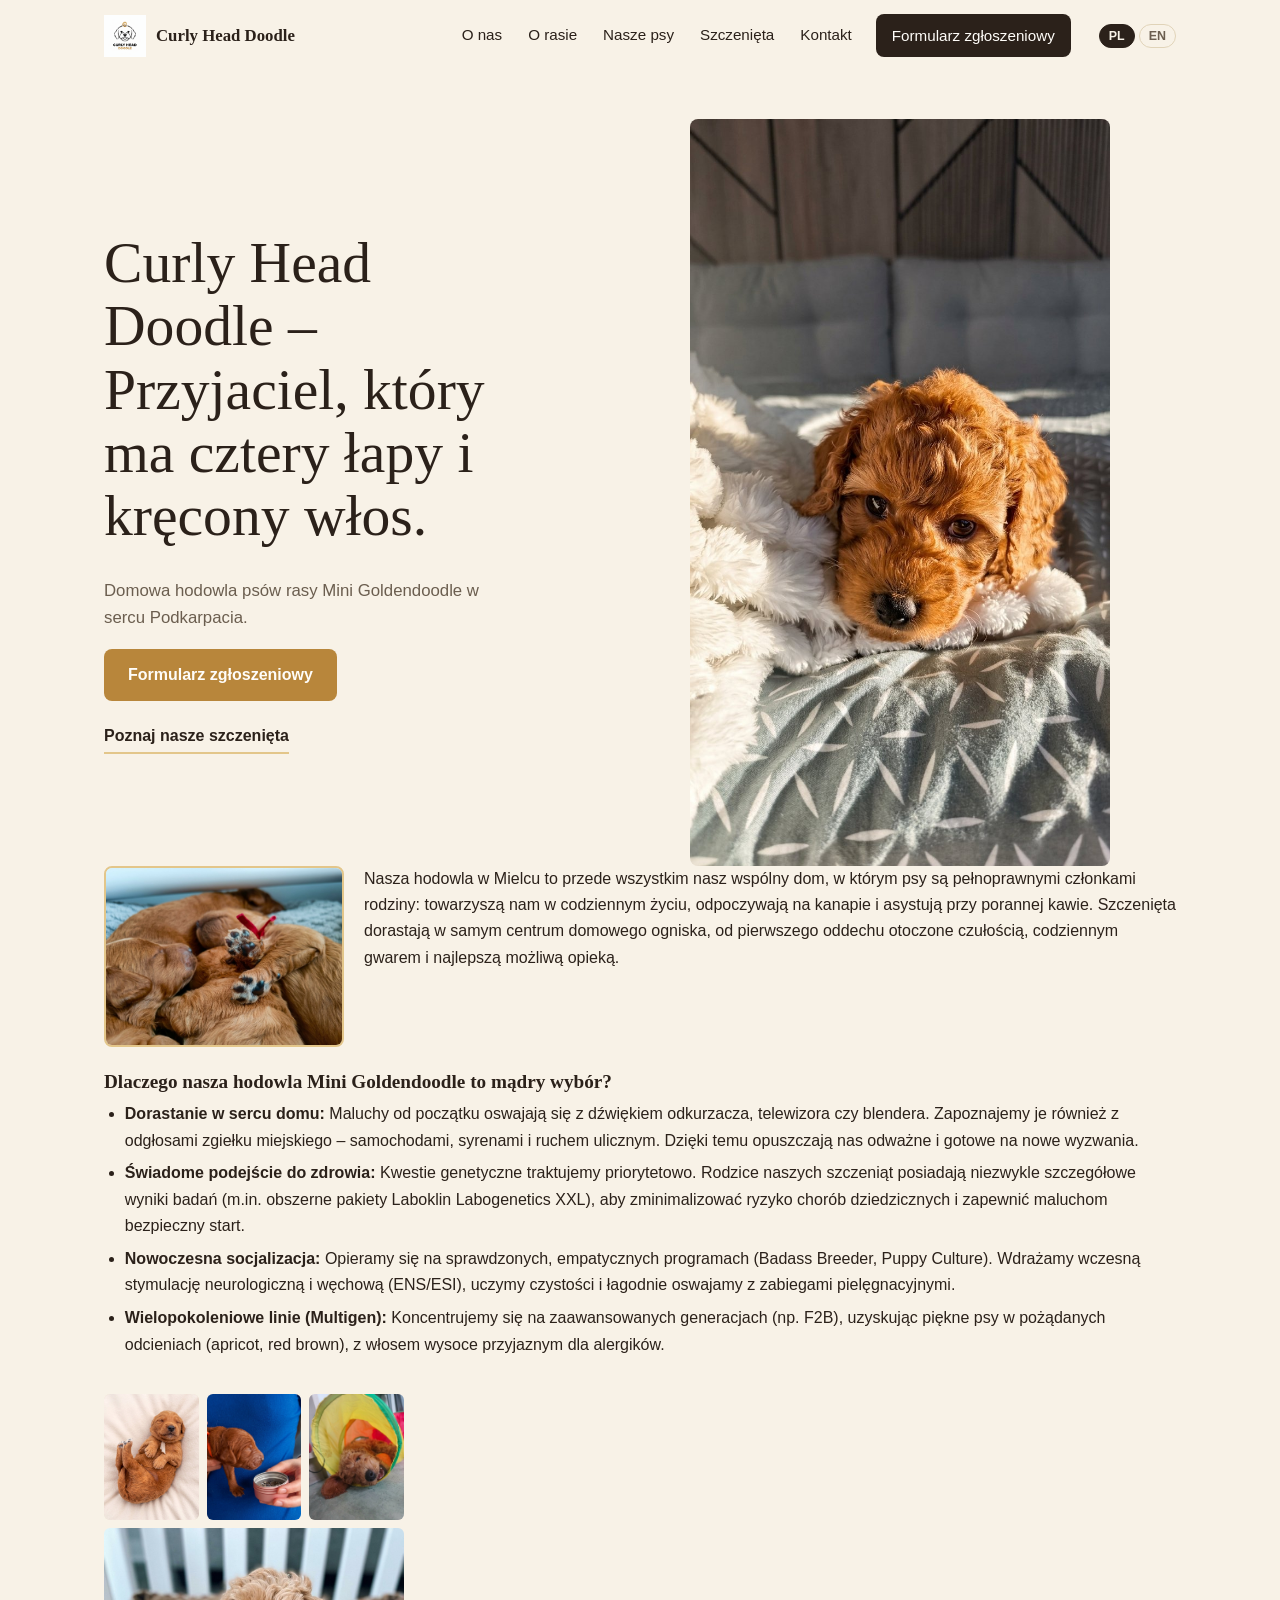
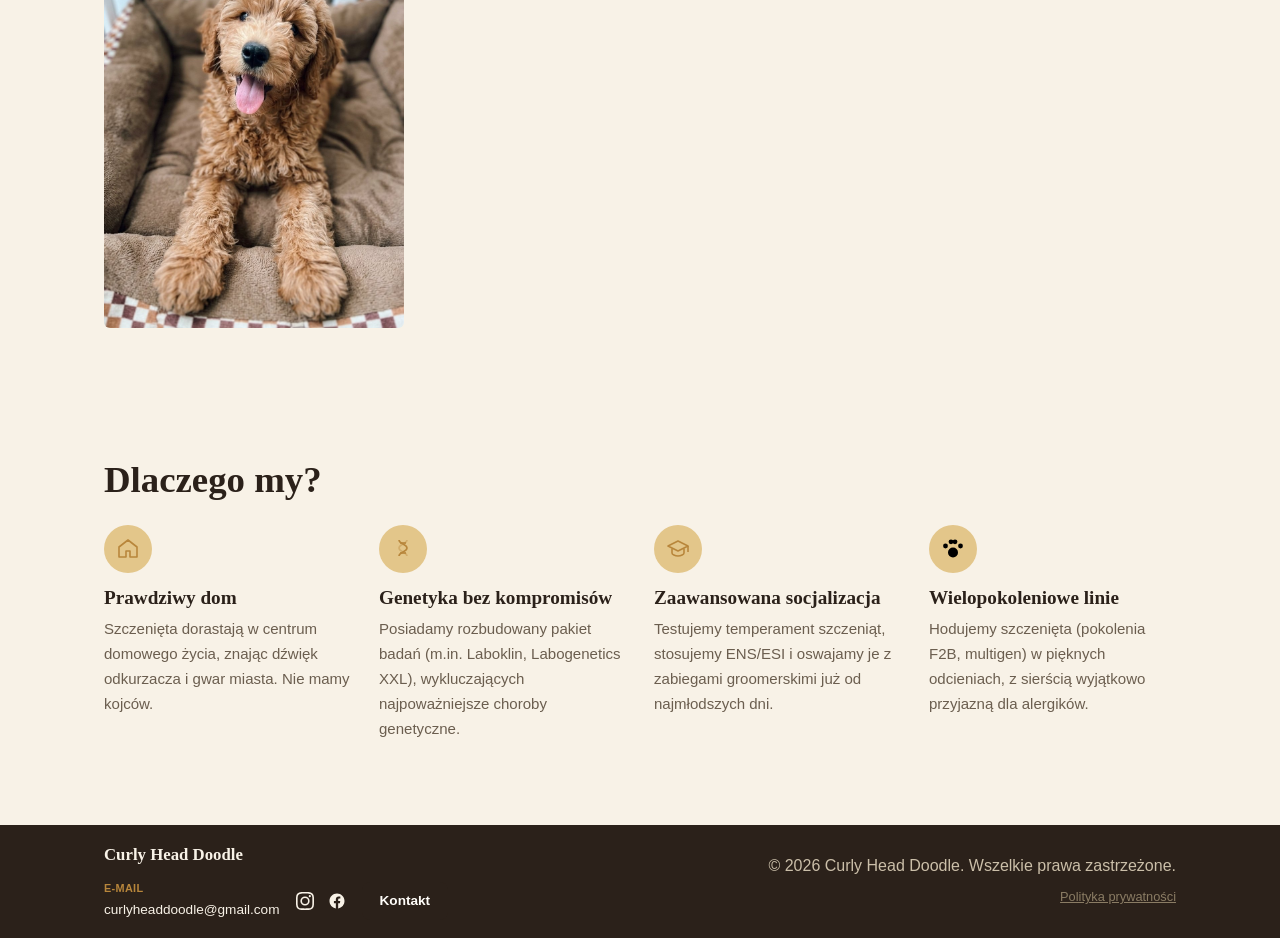
==== commit 5a809180: "Revert "Homepage: side-by-side photo gallery with click-to-zoom" This reverts commit 4457f69860d5e32" ====
--- a/index.html
+++ b/index.html
@@ -118,8 +118,6 @@
     </div>
     <!-- Optional extra paragraphs below the hero — add/remove in admin.html
          (Sekcja główna (Hero)) the same way as O nas/O rasie body text. -->
-    <!-- Side-by-side photo gallery (click a photo to zoom) — edited in admin.html, Sekcja główna. -->
-    <div class="wrap hero-gallery" id="heroGallery"></div>
     <div class="wrap" id="heroBody"></div>
   </section>
 
--- a/style.css
+++ b/style.css
@@ -457,8 +457,3 @@
 .lightbox { position: fixed; inset: 0; z-index: 200; background: rgba(15,10,6,0.88); display: flex; align-items: center; justify-content: center; padding: 24px; cursor: zoom-out; }
 .lightbox img { max-width: 100%; max-height: 100%; object-fit: contain; border-radius: 6px; box-shadow: 0 8px 40px rgba(0,0,0,0.5); }
 .lightbox-close { position: absolute; top: 14px; right: 18px; background: none; border: none; color: #fff; font-size: 2.2rem; line-height: 1; cursor: pointer; }
-
-.hero-gallery { display: flex; flex-wrap: wrap; gap: 12px; margin-top: 36px; }
-.hero-gallery:empty { display: none; }
-.hero-gallery img { width: auto; max-width: 100%; display: block; cursor: zoom-in; }
-.hero-row:has(.hero-art[hidden]) { grid-template-columns: 1fr; }
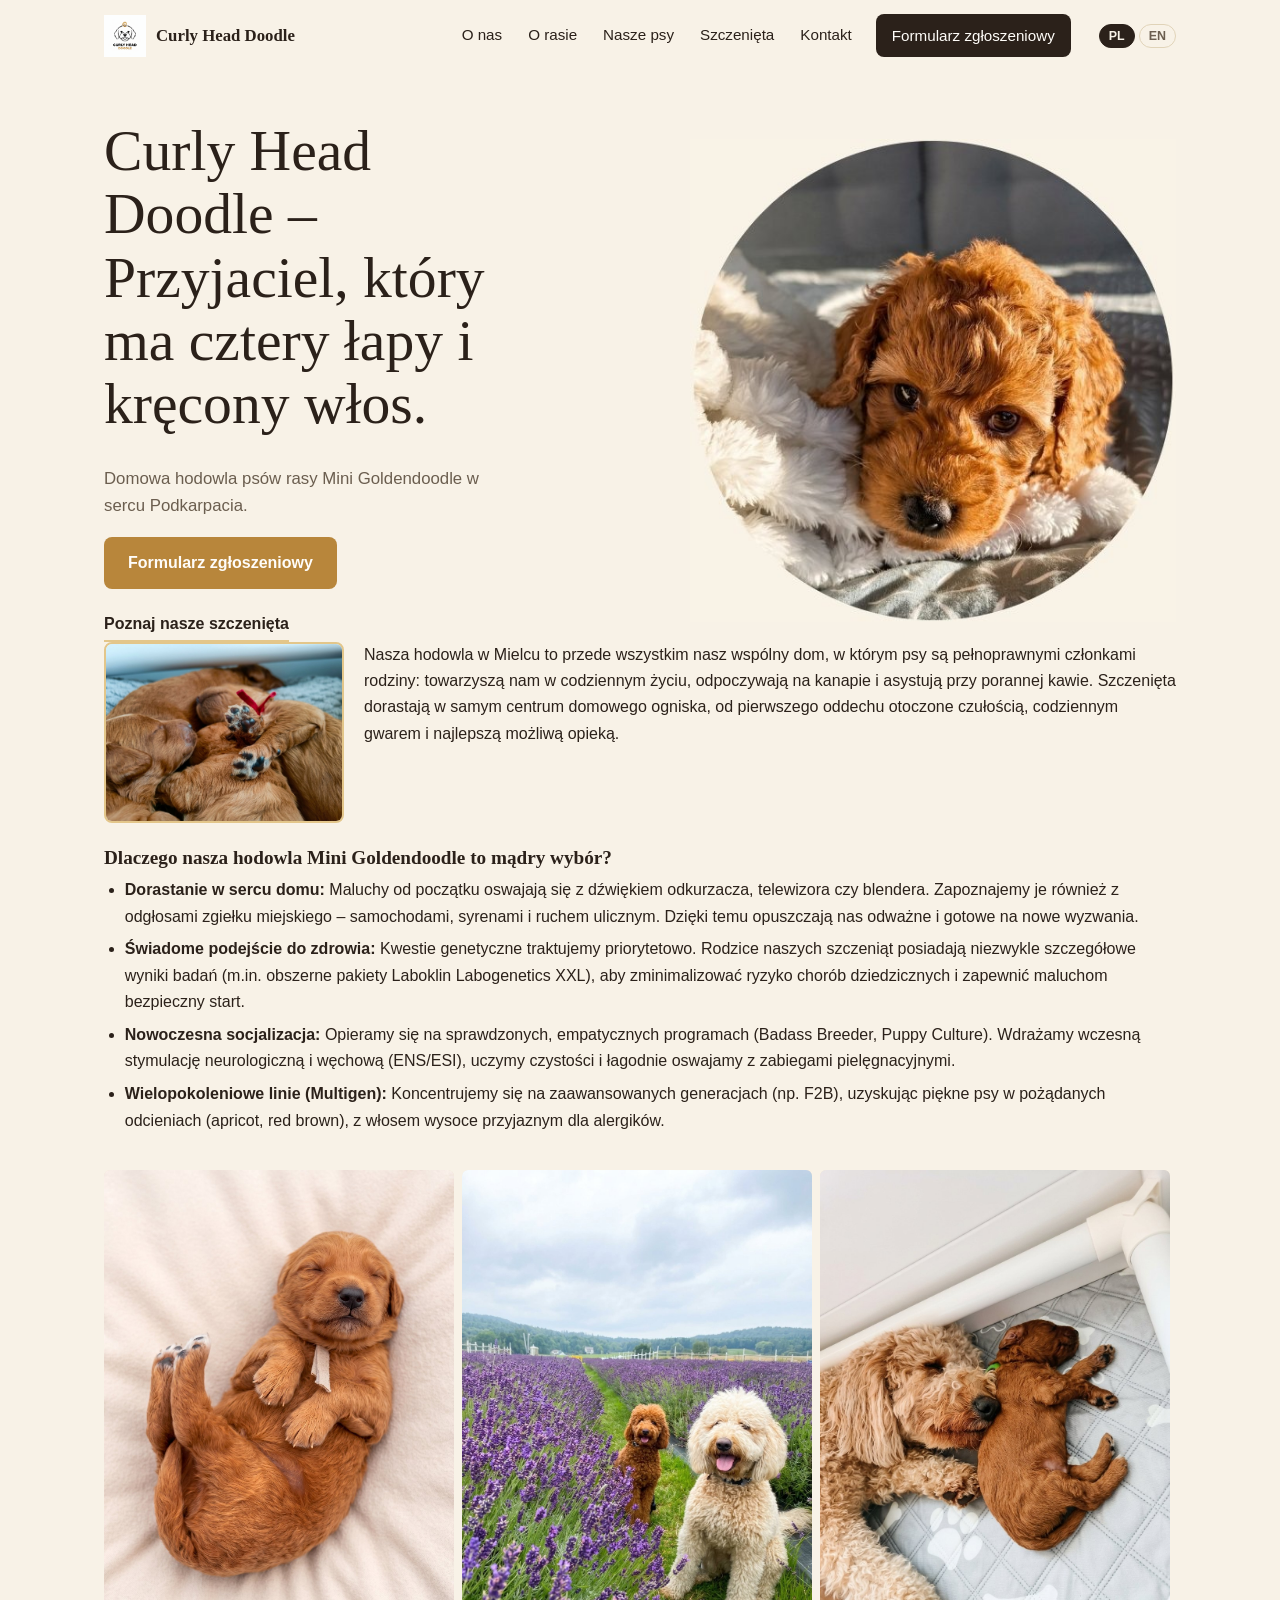
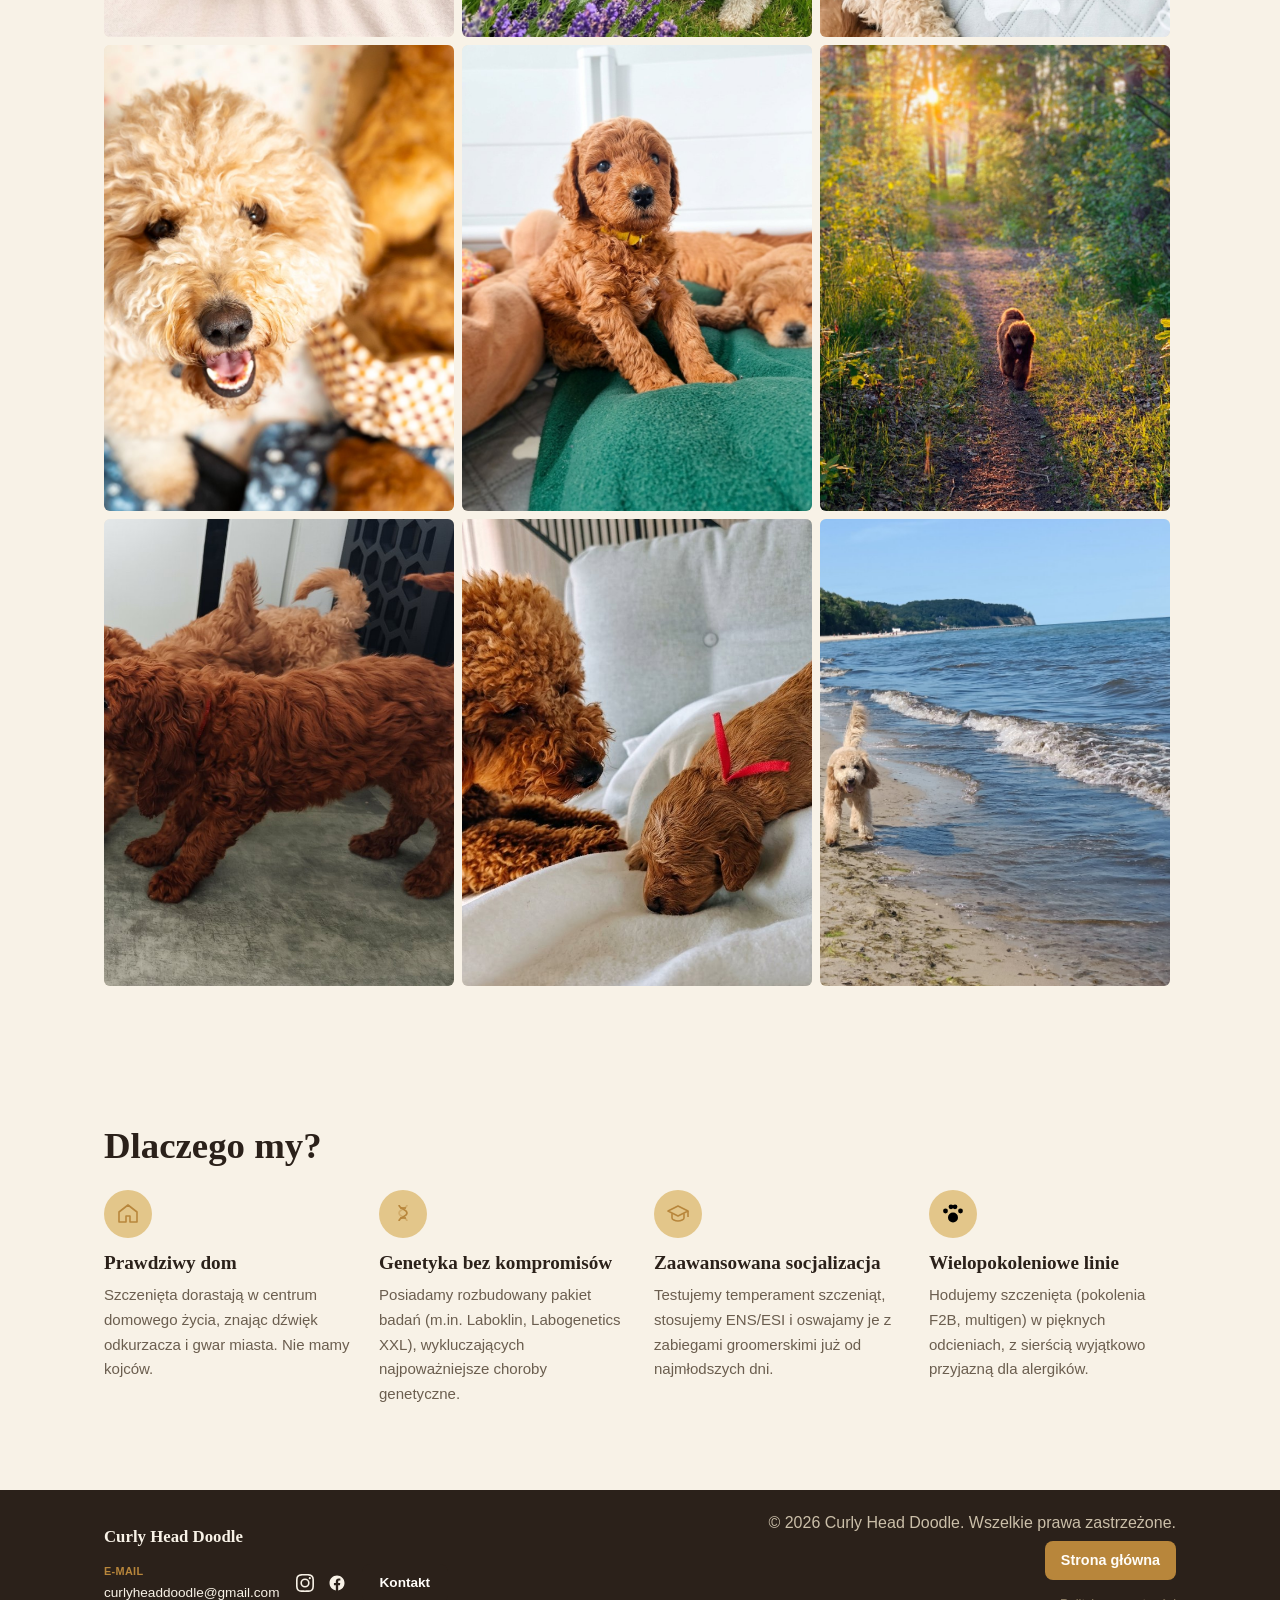
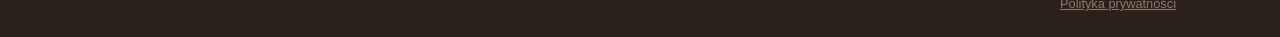
==== commit b005ec1a: "Add full privacy policy (PL/EN) and footer Home button on all pages Co-Authored-By: Claude Sonnet 5." ====
--- a/index.html
+++ b/index.html
@@ -176,6 +176,7 @@
     <div class="footer-right">
       <p class="muted" data-i18n="footer_disclaimer">Nie prowadzimy sprzedaży za pośrednictwem portali ogłoszeniowych typu OLX.</p>
       <p class="muted" data-i18n="footer_copyright">&copy; 2026 Curly Head Doodle. Wszelkie prawa zastrzeżone.</p>
+      <p class="footer-home-wrap"><a class="btn btn-primary footer-home" href="index.html" data-i18n="footer_home">Strona główna</a></p>
       <p class="muted footer-links"><a class="admin-link" href="privacy.html">Polityka prywatności</a></p>
     </div>
   </div>
--- a/style.css
+++ b/style.css
@@ -457,3 +457,35 @@
 .lightbox { position: fixed; inset: 0; z-index: 200; background: rgba(15,10,6,0.88); display: flex; align-items: center; justify-content: center; padding: 24px; cursor: zoom-out; }
 .lightbox img { max-width: 100%; max-height: 100%; object-fit: contain; border-radius: 6px; box-shadow: 0 8px 40px rgba(0,0,0,0.5); }
 .lightbox-close { position: absolute; top: 14px; right: 18px; background: none; border: none; color: #fff; font-size: 2.2rem; line-height: 1; cursor: pointer; }
+
+/* Ratio-bucketed gallery: rows of identical tiles, same tile width in every row */
+.content-block-collage { display: block; }
+.gallery-row { display: flex; flex-wrap: wrap; gap: 8px; margin-bottom: 8px; }
+.gallery-row .collage-photo { flex: 0 0 var(--tile, 200px); max-width: 100%; border: none; }
+.gallery-row .collage-photo img { height: 100%; object-fit: cover; }
+
+/* Dogs: round photos (square frame, cover-cropped — aspect ratio ignored on
+   purpose) and name/role/bio/extra lined up across cards via subgrid rows. */
+.dogs-grid { align-items: start; }
+.dog-card { display: grid; grid-row: span 5; grid-template-rows: subgrid; row-gap: 0; }
+.dog-card .photo-carousel-frame { aspect-ratio: 1/1; }
+.dog-card .photo-carousel-frame img { height: 100%; object-fit: cover; }
+.dog-card .photo-carousel { align-self: start; }
+@media (max-width: 600px) { .dog-card { display: block; } }
+
+/* Use the whole width: the text column takes all the room the photo doesn't,
+   and when the O nas / hero photo is hidden or missing it spans the full page. */
+.about-grid { grid-template-columns: 1fr auto; }
+.about-grid > .photo-frame { max-width: 100%; }
+.about-grid:has(> .photo-frame[hidden]),
+.about-grid:not(:has(> .photo-frame)) { grid-template-columns: 1fr; }
+.hero-row:has(> .hero-art[hidden]) { grid-template-columns: 1fr; }
+.hero-row:has(> .hero-art[hidden]) .hero-copy { max-width: none; }
+@media (max-width: 860px) { .about-grid { grid-template-columns: 1fr; } }
+
+/* Dogs: photo centered over its own text column */
+.dog-card .photo-carousel { justify-self: center; margin-left: auto; margin-right: auto; }
+
+/* Footer "Strona główna" button */
+.footer-home-wrap { margin: 0 0 10px; max-width: none; }
+.footer-home { padding: 8px 16px; font-size: 0.9rem; }
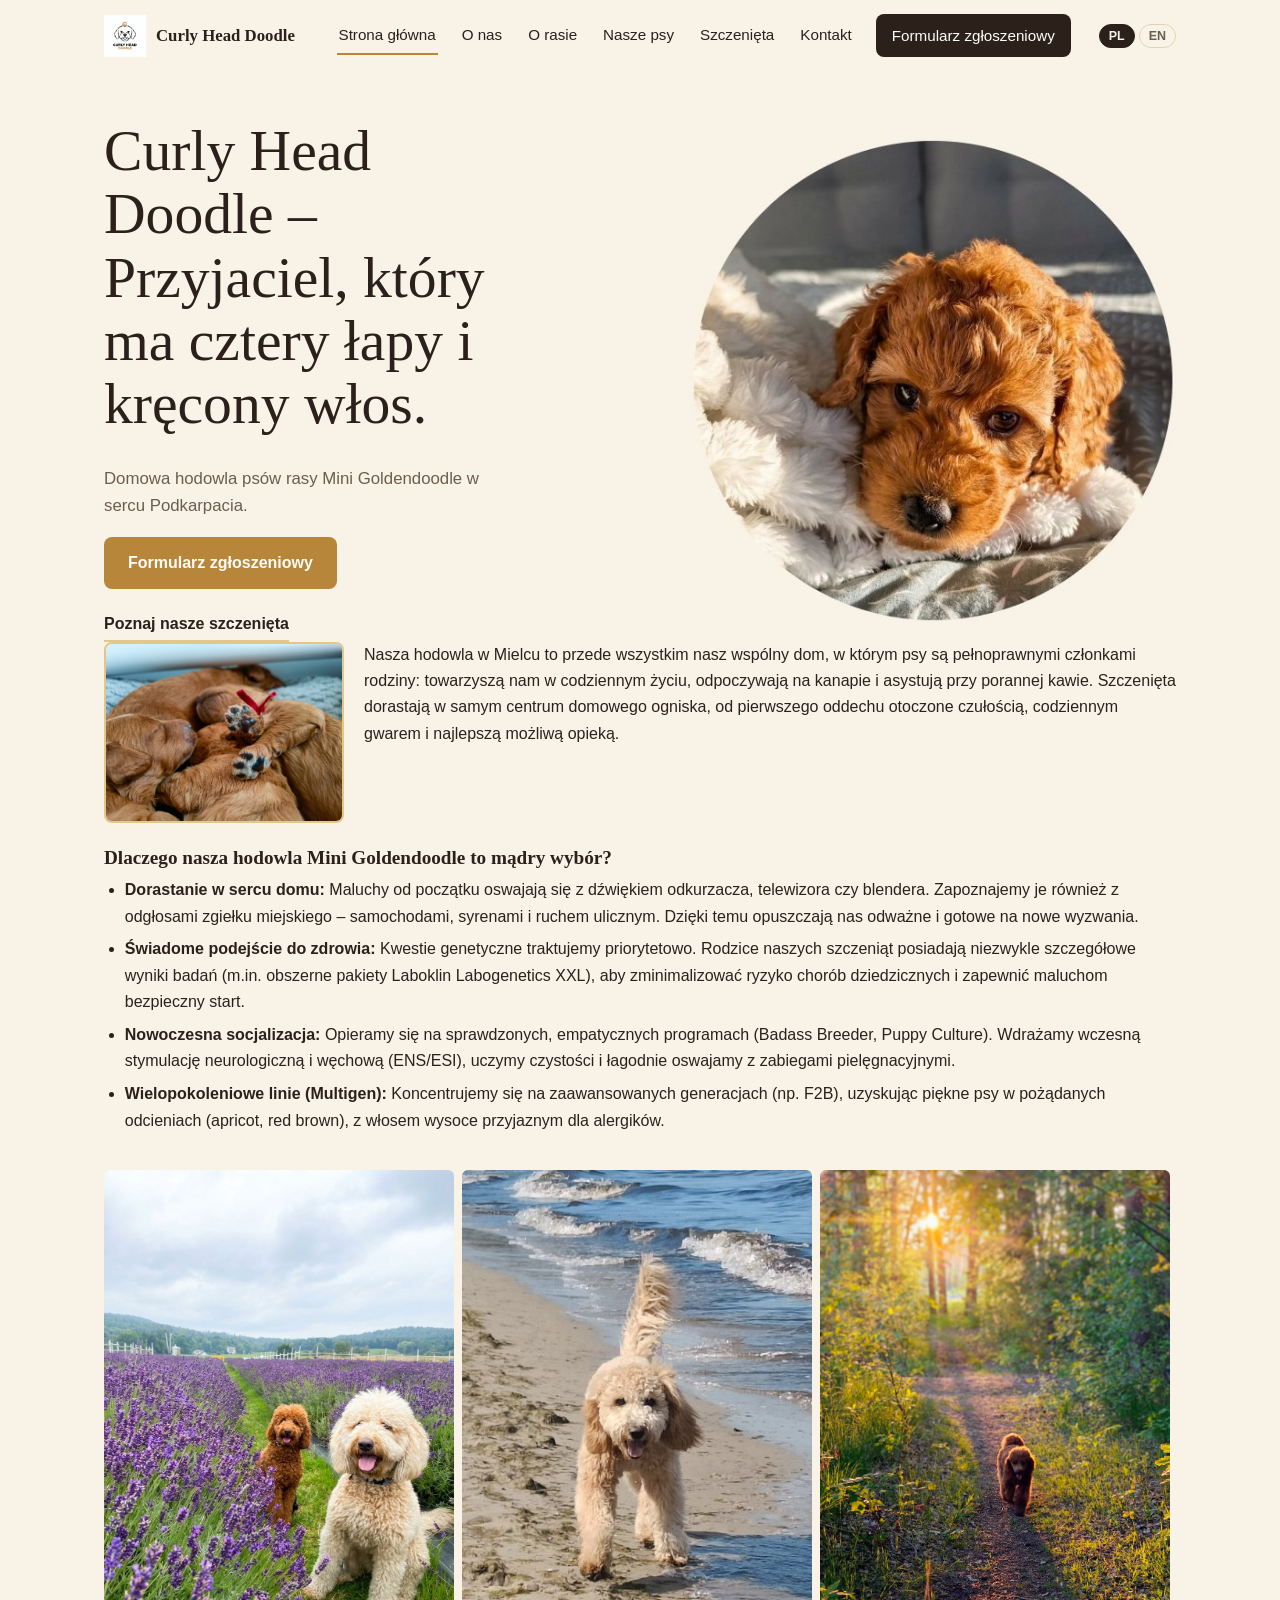
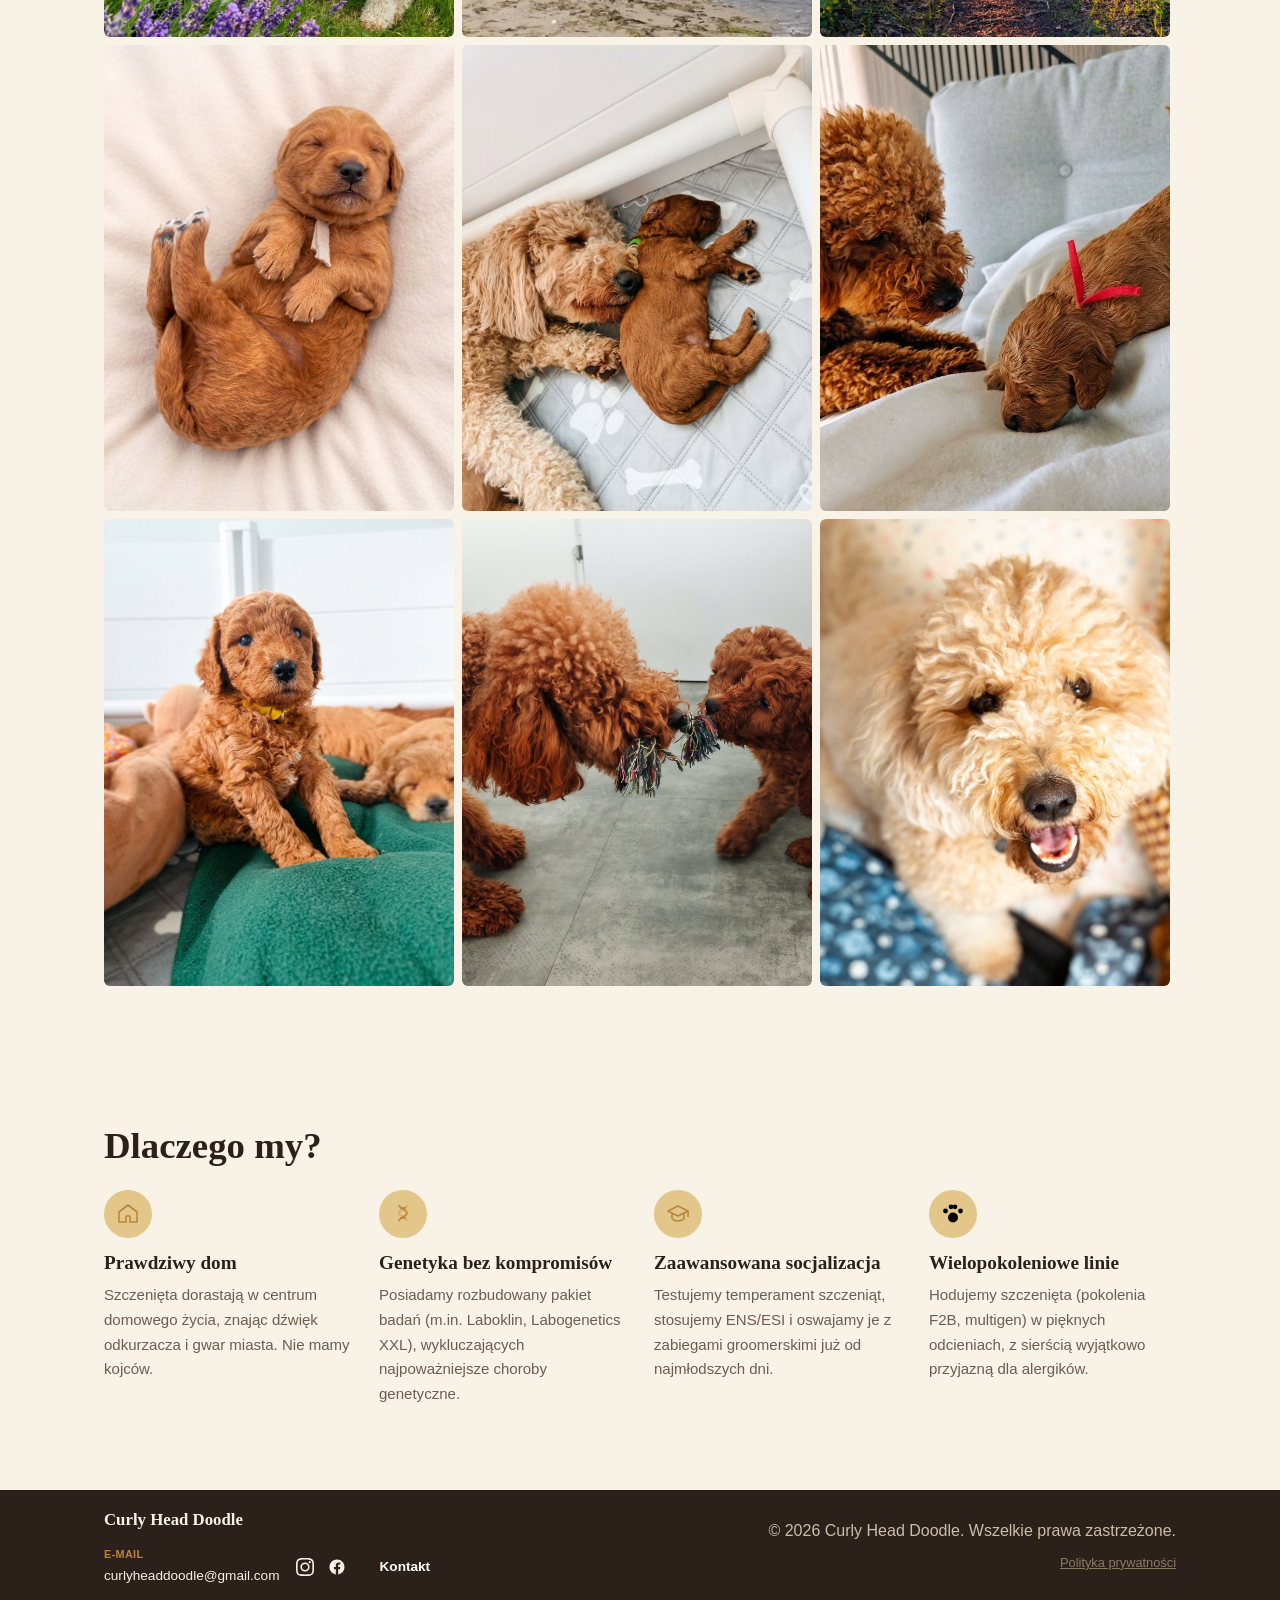
==== commit 92cc11e1: "Move Home button from footer to header menu Co-Authored-By: Claude Sonnet 5.5 <noreply@anthropic.com" ====
--- a/index.html
+++ b/index.html
@@ -62,6 +62,7 @@
 
     <!-- Link order follows content.json's navOrder (editable in admin.html); data-section keys the reordering. -->
     <nav class="primary-nav" id="primaryNav">
+      <a href="index.html" class="nav-home" data-i18n="nav_home" data-home-link>Strona główna</a>
       <a href="o-nas.html" data-i18n="nav_about" data-section="about">O nas</a>
       <a href="o-rasie.html" data-i18n="nav_breed" data-section="breed">O rasie</a>
       <a href="nasze-psy.html" data-i18n="nav_dogs" data-section="dogs">Nasze psy</a>
@@ -176,7 +177,6 @@
     <div class="footer-right">
       <p class="muted" data-i18n="footer_disclaimer">Nie prowadzimy sprzedaży za pośrednictwem portali ogłoszeniowych typu OLX.</p>
       <p class="muted" data-i18n="footer_copyright">&copy; 2026 Curly Head Doodle. Wszelkie prawa zastrzeżone.</p>
-      <p class="footer-home-wrap"><a class="btn btn-primary footer-home" href="index.html" data-i18n="footer_home">Strona główna</a></p>
       <p class="muted footer-links"><a class="admin-link" href="privacy.html">Polityka prywatności</a></p>
     </div>
   </div>
--- a/style.css
+++ b/style.css
@@ -486,6 +486,3 @@
 /* Dogs: photo centered over its own text column */
 .dog-card .photo-carousel { justify-self: center; margin-left: auto; margin-right: auto; }
 
-/* Footer "Strona główna" button */
-.footer-home-wrap { margin: 0 0 10px; max-width: none; }
-.footer-home { padding: 8px 16px; font-size: 0.9rem; }
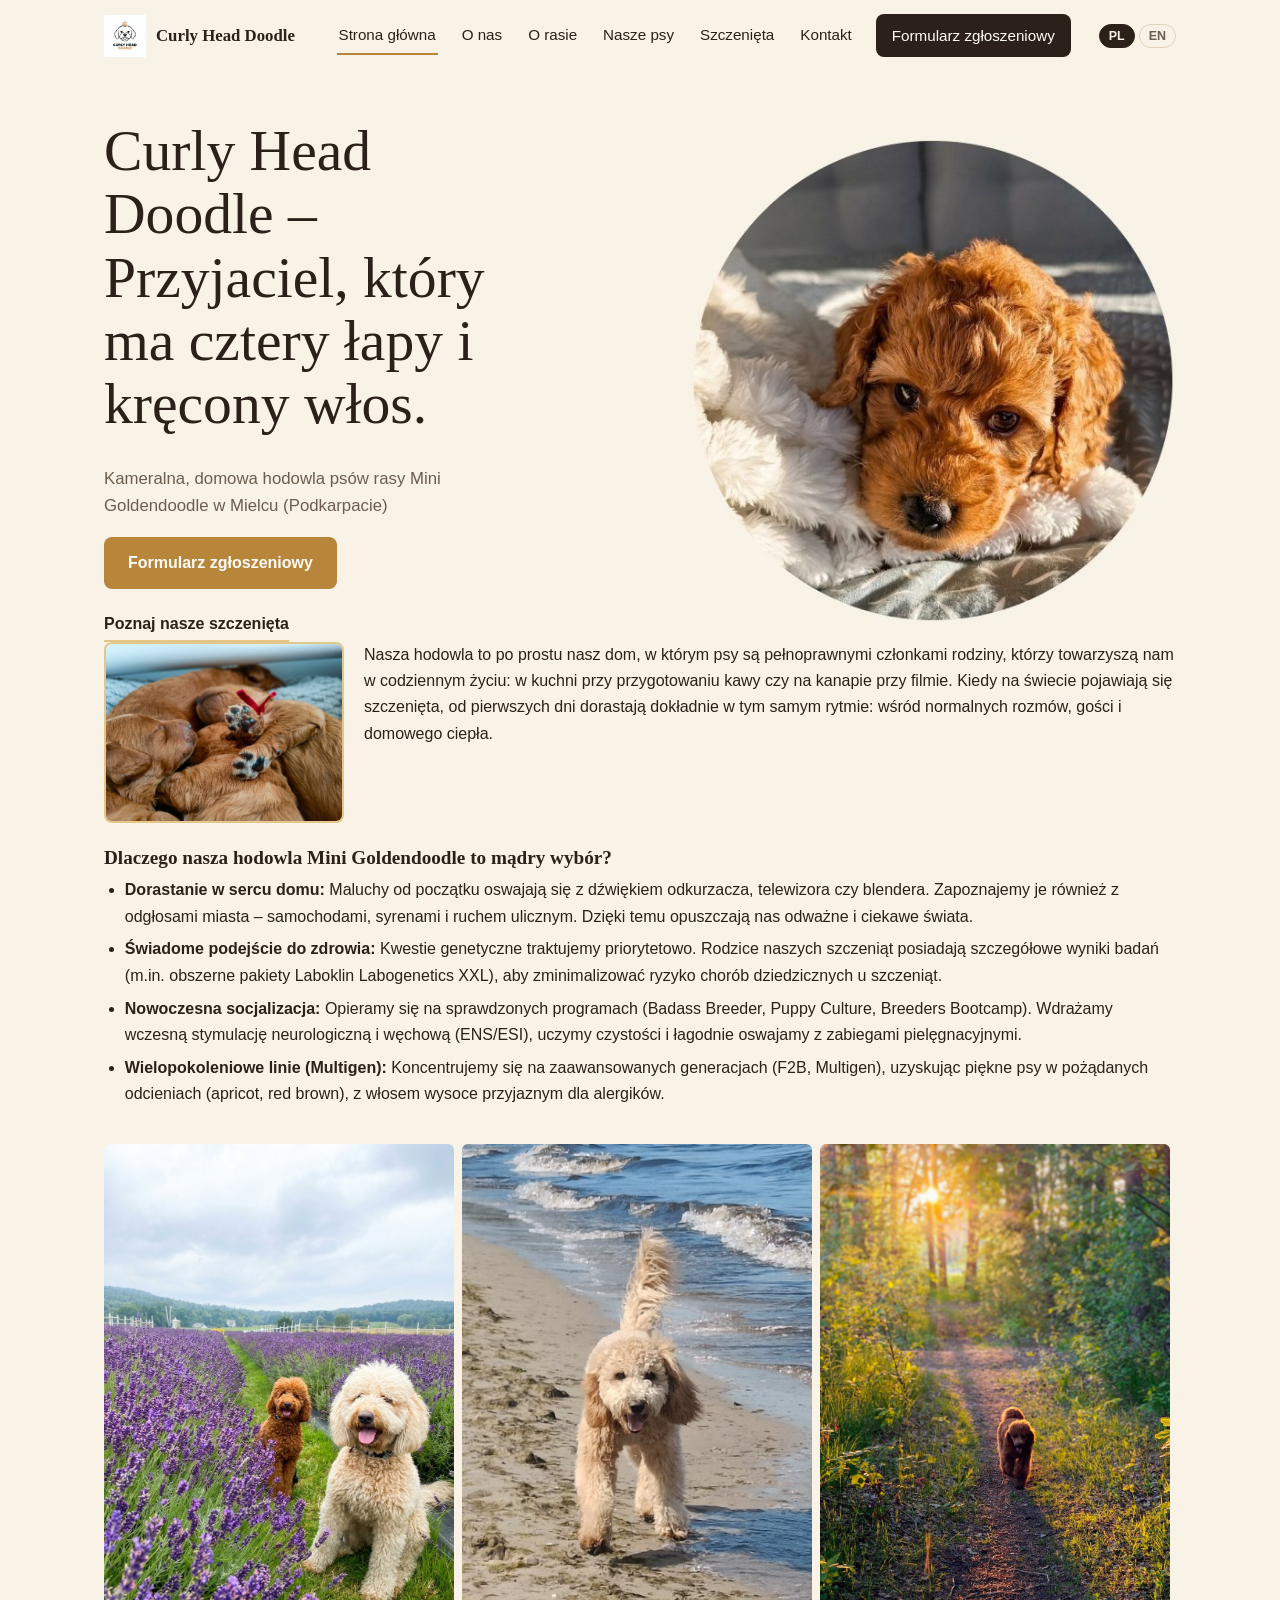
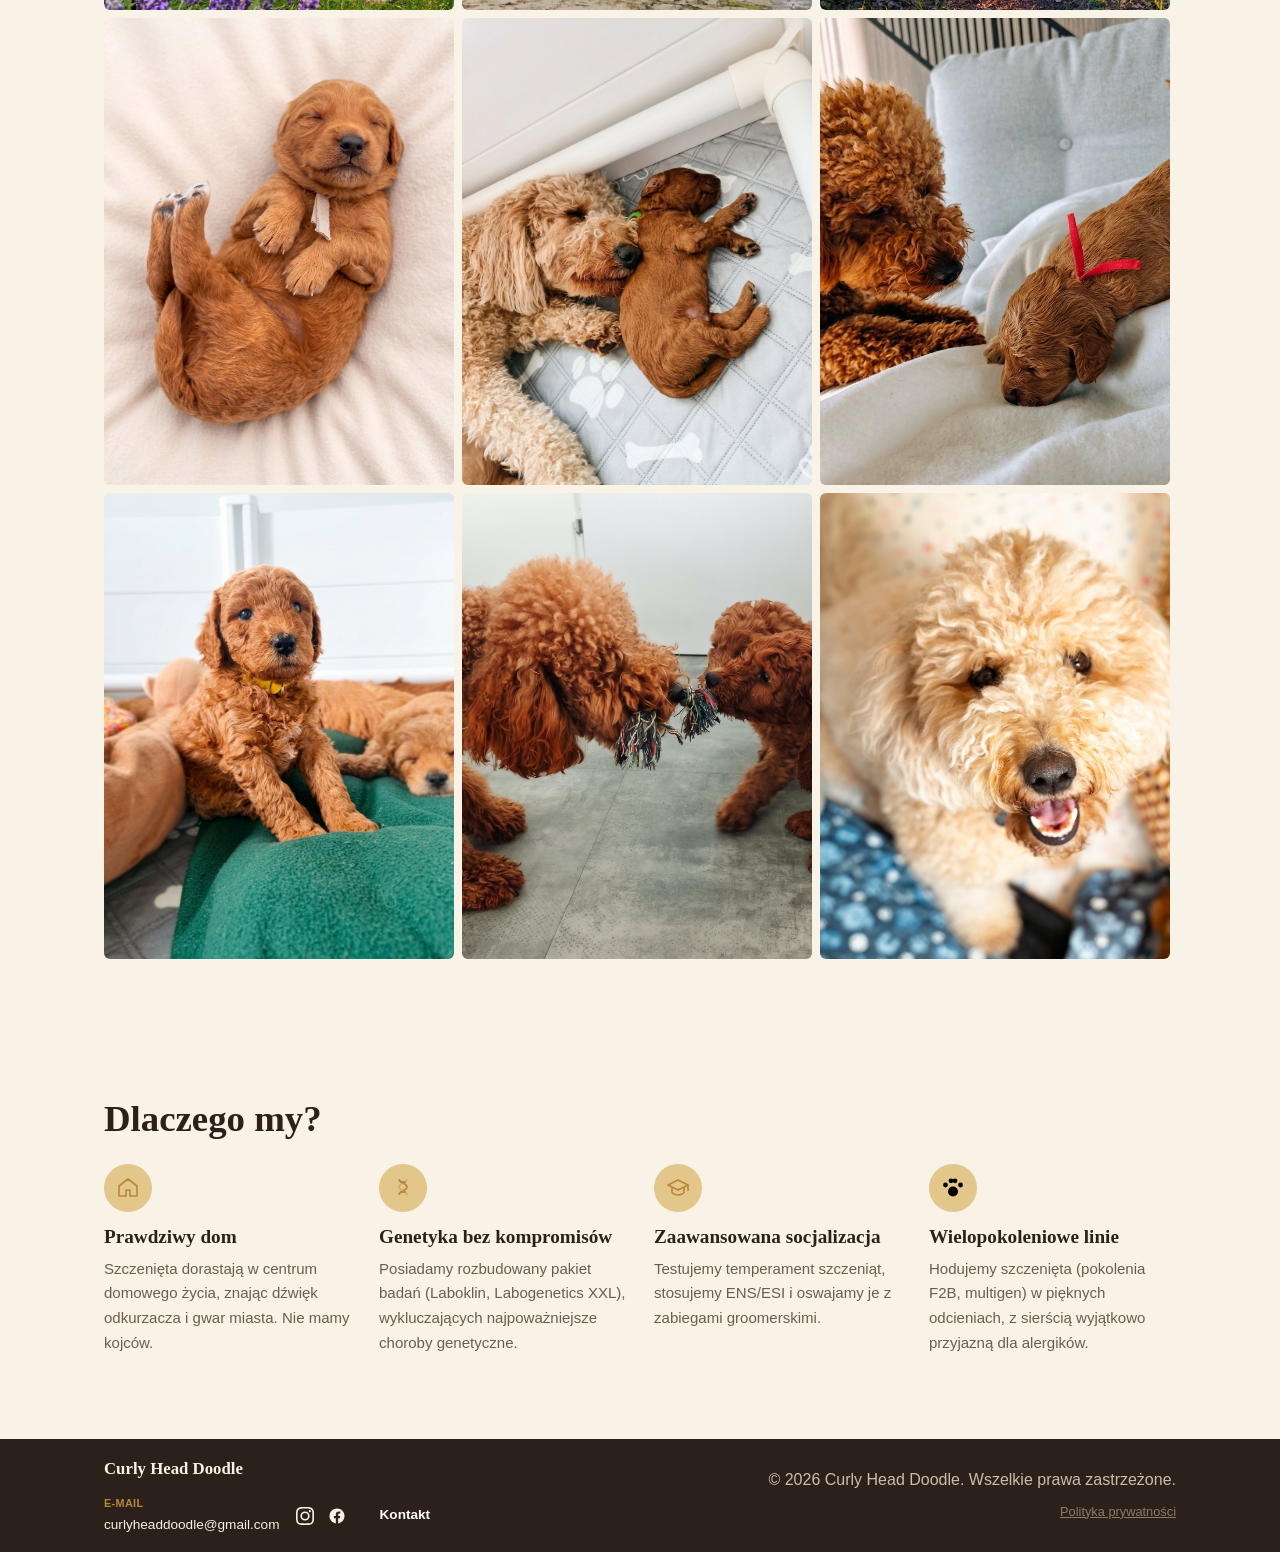
==== commit 3ae523d5: "Update index.html (adding schema)" ====
--- a/index.html
+++ b/index.html
@@ -31,6 +31,31 @@
 <link rel="preconnect" href="https://fonts.gstatic.com" crossorigin>
 <link href="https://fonts.googleapis.com/css2?family=Fraunces:opsz,wght@9..144,400;9..144,500;9..144,600;9..144,700&family=Karla:wght@400;500;600;700&family=Playfair+Display:wght@400;500;600;700&family=Inter:wght@400;500;600;700&family=Cormorant+Garamond:wght@400;500;600;700&family=Nunito+Sans:wght@400;500;600;700&display=swap" rel="stylesheet">
 <link rel="stylesheet" href="style.css">
+<script type="application/ld+json">
+{
+  "@context": "https://schema.org",
+  "@type": "Organization",
+  "name": "Curly Head Doodle",
+  "url": "https://curlyheaddoodle.pl/",
+  "email": "curlyheaddoodle@gmail.com",
+  "description": "Kameralna, domowa hodowla psów rasy Mini Goldendoodle (linie wielopokoleniowe F2B i multigen) w Mielcu na Podkarpaciu.",
+  "address": {
+    "@type": "PostalAddress",
+    "addressLocality": "Mielec",
+    "postalCode": "39-300",
+    "addressRegion": "podkarpackie",
+    "addressCountry": "PL"
+  },
+  "areaServed": {
+    "@type": "Country",
+    "name": "Polska"
+  },
+  "sameAs": [
+    "https://www.facebook.com/profile.php?id=61584361806271",
+    "https://www.instagram.com/curlyheaddoodle/"
+  ]
+}
+</script>
 </head>
 <body>
 
